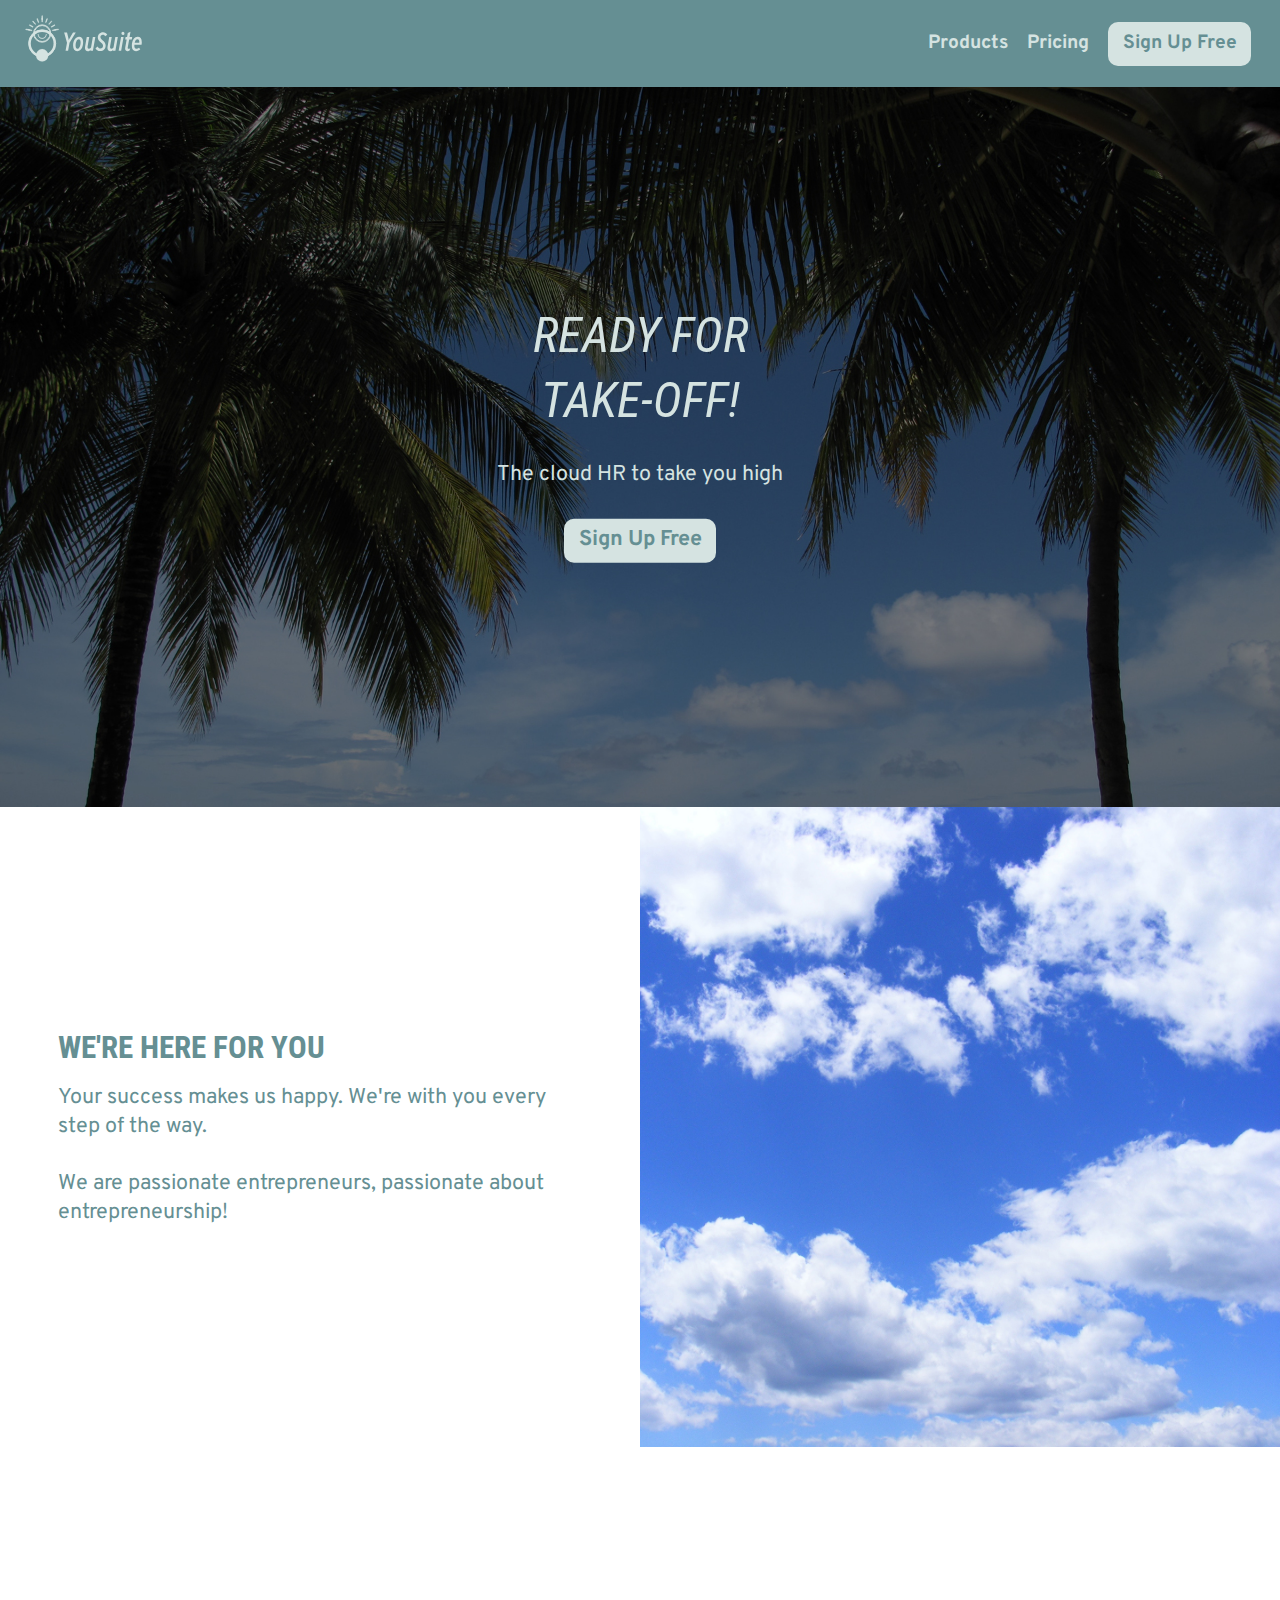
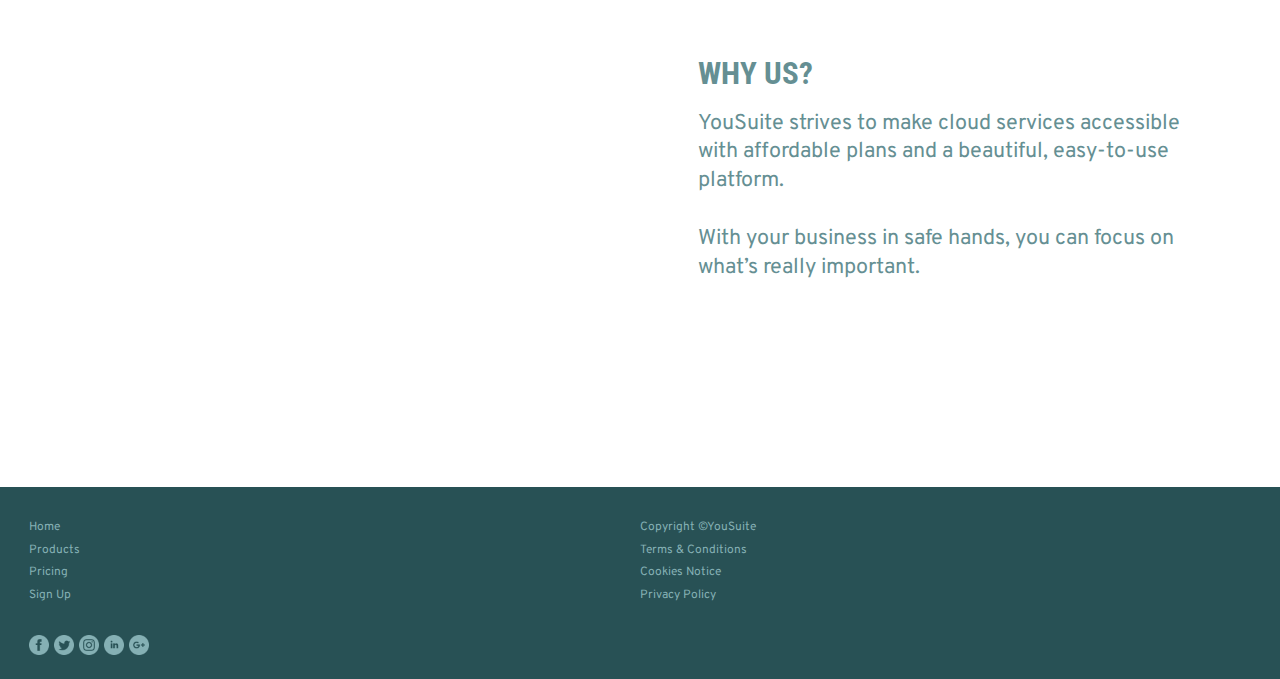
==== index.html @ e93a29d6 "Fix navigation item alignment" ====
<!DOCTYPE html>
<html lang="en-ca">
<head>
  <meta charset="utf-8">
  <title>You Suite</title>
  <meta name="viewport" content="width=device-width,initial-scale=1">
  <link href="css/modules.css" rel="stylesheet">
  <link href="css/grid.css" rel="stylesheet">
  <link href="css/type.css" rel="stylesheet">
  <link href="css/main.css" rel="stylesheet">
  <link href="https://fonts.googleapis.com/css?family=Overpass:300|Roboto+Condensed:300i" rel="stylesheet">
</head>

<body>
  <header class="grid grid-middle grid-stretch island-1-2">
    <div class="unit xs-1 s-1 m-1-3 l-1-3">
      <a class="" href="index.html">
        <img class="logo" src="images/logo-2.svg" alt="logo for yousuite">
      </a>
    </div>
    <nav class="unit xs-1 s-1 m-2-3 l-2-3 gutter-1-2">
      <input type="checkbox" class="nav-check" id="nav-check">
      <label class="nav-label " for="nav-check">
        <img src="images/icon-hamburger.png" alt="Open Navigation">
      </label>
      <ul class="list-group list-group-inline text-right push-0">
        <li class="pad-b-1-2 pad-t-1-2"><a class="kilo bold" href="tour.html">Products</a></li>
        <li class="pad-b-1-2 pad-t-1-2"><a class="kilo bold gutter-1-2" href="pricing.html">Pricing</a></li>
        <li class="pad-b-1-4 pad-t-1-4">
          <div class="btn">
            <a class="kilo bold" href="sign-up.html">Sign Up Free</a>
          </div>
        </li>
      </ul>
    </nav>
  </header>

  <main>
    <div class="banner relative">
      <div class="embed embed-16by9">
        <img class="img-flex embed-item chop" src="images/banner-img.jpg" alt="">
        <div class="content text-center absolute pin-c">
          <h1 class="italic text-center nina not-bold push pad-t">READY FOR<br> TAKE-OFF!</h1>
          <p class="mega pad-b-1-2 push-1-2">The cloud HR to take you high</p>
            <div class="push">
              <div class="btn push">
                <a class="mega bold" href="sign-up.html">Sign Up Free</a>
              </div>
            </div>
        </div>
      </div>
    </div>

    <div class="about grid grid-middle">
      <div class="unit xs-1 m-1-2 gutter-2 pad-t-2">
        <h2 class="push-1-2">WE'RE HERE FOR YOU</h2>
        <p class="push push-r-2 mega max-length">Your success makes us happy. We're with you every step of the way.</p>
        <p class="push-2 mega max-length">We are passionate entrepreneurs, passionate about entrepreneurship!</p>
      </div>
      <div class="unit xs-1 m-1-2">
        <div class="embed embed-1by1">
          <img class="img-flex embed-item" src="images/clouds-blue.jpg" alt="">
        </div>
      </div>
    </div>
    <div class="about grid grid-middle">
      <div class="unit xs-1 unit-m-hidden gutter-2 pad-t-2">
        <h2 class="push-1-2">WHY US?</h2>
        <p class="push mega max-length">YouSuite strives to make cloud services accessible with affordable plans and a beautiful, easy-to-use platform.</p>
        <p class="push-2 mega max-length">With your business in safe hands, you can focus on what’s really important.</p>
      </div>
      <div class="unit xs-1 m-1-2">
        <div class="embed embed-1by1">
          <img class="img-flex embed-item" src="images/handshake-smile.jpg" alt="">
        </div>
      </div>
      <div class="unit unit-xs-hidden m-1-2 gutter-2 pad-t-2">
        <h2 class="push-1-2">WHY US?</h2>
        <p class="push mega max-length">YouSuite strives to make cloud services accessible with affordable plans and a beautiful, easy-to-use platform.</p>
        <p class="push-2 mega max-length">With your business in safe hands, you can focus on what’s really important.</p>

</p>
      </div>
    </div>


  </main>
<!--Footer includes copyright information, terms, privacy policy, cookie notice, etc-->
  <footer>
    <div class="grid pad-t gutter grid-middle">
      <div class="unit xs-1-2">
        <ul class="list-group vertical-align push-0 text-left">
          <li><a class="pico" href="index.html">Home</a></li>
          <li><a class="pico" href="tour.html">Products</a></li>
          <li><a class="pico" href="pricing.html">Pricing</a></li>
          <li><a class="pico" href="sign-up.html">Sign Up</a></li>
      </div>
      <div class="unit xs-1-2">
        <ul class="list-group vertical-align push-0 text-left">
          <li><a class="pico" href="#">Copyright ©YouSuite</a></li>
          <li><a class="pico" href="#">Terms & Conditions</a></li>
          <li><a class="pico" href="#">Cookies Notice</a></li>
          <li><a class="pico" href="#">Privacy Policy</a></li>
        </ul>
      </div>
      <div class="unit 1">
        <ul class="list-group-inline pad-t push-1-2">
          <li><img src="images/icon-facebook.png" alt=""></li>
          <li><img src="images/icon-twitter.png" alt=""></li>
          <li><img src="images/icon-instagram.png" alt=""></li>
          <li><img src="images/icon-linkedin.png" alt=""></li>
          <li><img src="images/icon-googleplus.png" alt=""></li>
        </ul>
      </div>
    </div>
  </footer>
</body>
</html>
---- css/modules.css ----
/*
 * Modulifier || Code released under the UNLICENSE
 * Code under other copyrights & licenses listed below.
 * https://modulifier.web-dev.tools/#responsive;images;list-group;embed;media-object;icons;hidden;positioning;nice-lists;forms;buttons;accessibility;print
 */

@-moz-viewport { width: device-width; scale: 1; }
@-ms-viewport { width: device-width; scale: 1; }
@-o-viewport { width: device-width; scale: 1; }
@-webkit-viewport { width: device-width; scale: 1; }
@viewport { width: device-width; scale: 1; }

html {
  box-sizing: border-box;
  -moz-text-size-adjust: 100%;
  -ms-text-size-adjust: 100%;
  -webkit-text-size-adjust: 100%;
  text-size-adjust: 100%;
}

*, *::before, *::after {
  box-sizing: inherit;
}

body {
  margin: 0;
}

article,
aside,
details,
figcaption,
figure,
footer,
header,
main,
menu,
nav,
section,
summary {
  display: block;
}

audio,
canvas,
progress,
video {
  display: inline-block;
  vertical-align: baseline;
}

template {
  display: none;
}

details {
  cursor: pointer;
}

audio:not([controls]) {
  display: none;
  height: 0;
}

a,
area,
button,
input,
label,
select,
textarea,
[tabindex] {
  -ms-touch-action: manipulation;
  touch-action: manipulation;
}

img {
  border: 0;
}

.img-flex,
.img-flex img {
  display: block;
  width: 100%;
}

svg {
  fill: currentColor;
}

svg:not(:root) {
  overflow: hidden;
}

svg.img-flex {
  width: 100%;
  height: 100%;
}

.image-replacement, .ir {
  overflow: hidden;
  direction: ltr;
  text-align: left;
  text-indent: 100%;
  white-space: nowrap;
}

.list-group, .list-group-inline, .list-group--inline {
  padding-left: 0;
  list-style-type: none;
}

.list-group > dd {
  margin-left: 0;
}

.list-group-inline::before,
.list-group-inline::after,
.list-group--inline::before,
.list-group--inline::after {
  content: "";
  display: table;
}

.list-group-inline::after,
.list-group--inline::after {
  clear: both;
}

.list-group-inline > li,
.list-group--inline > li {
  display: inline-block;
}

.list-group-inline > dt,
.list-group--inline > dt {
  clear: left;
  float: left;
  width: 11em;
}

.list-group-inline > dd,
.list-group--inline > dd {
  float: left;
  min-width: 12em;
}

.embed {
  margin-left: 0;
  margin-right: 0;
  overflow: hidden;
  position: relative;
  width: 100%;
}

.embed-1by1, .embed--1by1 {
  padding-top: 100%; /* Square */
}

.embed-4by3, .embed--4by3 {
  padding-top: 75%; /* Traditional TV/computer screens */
}

.embed-iso216, .embed--iso216 {
  padding-top: 70.92%; /* A-standard paper sizes */
}

.embed-3by2, .embed--3by2 {
  padding-top: 66.6%; /* Classic 35 mm film & most digital photos, landscape */
}

.embed-2by3, .embed--2by3 {
  padding-top: 150%; /* Classic 35 mm film & most digital photos, portrait */
}

.embed-golden, .embed--golden {
  padding-top: 61.8%; /* The Golden Ratio */
}

.embed-16by9, .embed--16by9 {
  padding-top: 56.25%; /* HD TV */
}

.embed-185by100, .embed--185by100 {
  padding-top: 54.05%; /* Common widescreen cinema */
}

.embed-24by10, .embed--24by10 {
  padding-top: 41.667%; /* Widescreen cinema: 2.4:1 */
}

.embed-3by1, .embed--3by1 {
  padding-top: 33.3333%; /* Panorama photos */
}

.embed-4by1, .embed--4by1 {
  padding-top: 25%; /* Polyvision */
}

.embed-5by1, .embed--5by1 {
  padding-top: 20%; /* Really wide... */
}

.embed-item, .embed__item {
  min-height: 100%;
  left: 0;
  position: absolute;
  top: 0;
  width: 100%;
}

.media {
  overflow: hidden;
}

.media-img, .media__img {
  float: left;
}

.media-img-reversed, .media__img--reversed {
  float: right;
}

.media-img-stacked, .media__img--stacked {
  float: none;
}

.media-body, .media__body {
  overflow: hidden;
  min-width: 12em; /* Slightly less than 200px, responsiveness built in */
}

.icon {
  display: inline-block;
  position: relative;
  background: transparent none no-repeat center center;
  background-size: contain;
  vertical-align: middle;
}

.i-16, .i--16 {
  height: 16px;
  width: 16px;
}

.i-18, .i--18 {
  height: 18px;
  width: 18px;
}

.i-20, .i--20 {
  height: 20px;
  width: 20px;
}

.i-24, .i--24 {
  height: 24px;
  width: 24px;
}

.i-32, .i--32 {
  height: 32px;
  width: 32px;
}

.i-48, .i--48 {
  height: 48px;
  width: 48px;
}

.i-64, .i--64 {
  height: 64px;
  width: 64px;
}

.i-96, .i--96 {
  height: 96px;
  width: 96px;
}

.i-128, .i--128 {
  height: 128px;
  width: 128px;
}

.i-192, .i--192 {
  height: 192px;
  width: 192px;
}

.i-256, .i--256 {
  height: 256px;
  width: 256px;
}

.icon img,
.icon svg {
  left: 0;
  height: 100%;
  position: absolute;
  top: 0;
  width: 100%;
  fill: currentColor;
}

.icon-label {
  vertical-align: middle;
}

.icon-link,
.icon-link:focus,
.icon-link:hover {
  text-decoration: none;
}

[hidden], .hidden {
  /* stylelint-disable declaration-no-important */
  display: none !important;
  visibility: hidden !important;
  /* stylelint-enable */
}

.visually-hidden {
  height: 1px;
  margin: -1px;
  overflow: hidden;
  padding: 0;
  position: absolute;
  width: 1px;
  border: 0;
  clip: rect(0 0 0 0);
  clip-path: inset(50%);
}

.visually-hidden.focusable:active, .visually-hidden.focusable:focus {
  height: auto;
  margin: 0;
  overflow: visible;
  position: static;
  width: auto;
  clip: auto;
  clip-path: none;
}

.invisible {
  visibility: hidden;
}

.chop,
.crop {
  overflow: hidden;
}

.truncate {
  max-width: 100%;
  overflow: hidden;
  width: 100%;
  text-overflow: ellipsis;
  white-space: nowrap;
}

.scrollable {
  max-width: 100%;
  overflow-x: auto;
  overflow-y: hidden;
  -webkit-overflow-scrolling: touch;
}

.flex-row {
  display: -webkit-flex;
  display: -ms-flexbox;
  display: flex;
}

.flex-justify {
  -webkit-justify-content: space-between;
  -ms-flex-pack: space-between;
  justify-content: space-between;
}

.flex-align-center {
  -webkit-align-items: center;
  -ms-flex-align: center;
  align-items: center;
}

.center-text,
.center-flow {
  text-align: center;
}

.center-block {
  margin-left: auto;
  margin-right: auto;
}

.no-auto-margins,
.not-centered {
  /* stylelint-disable declaration-no-important */
  margin-left: 0 !important;
  margin-right: 0 !important;
  /* stylelint-enable */
}

.center-content,
.center-content-vertical,
.center-contents,
.center-contents-vertical {
  display: -webkit-flex;
  display: -ms-flexbox;
  display: flex;
  -webkit-justify-content: center;
  -ms-flex-pack: center;
  justify-content: center;
  -webkit-align-items: center;
  -ms-flex-align: center;
  align-items: center;
  -webkit-align-content: center;
  -ms-flex-line-pack: center;
  align-content: center;
  -webkit-flex-direction: column wrap;
  -ms-flex-direction: column wrap;
  flex-flow: column wrap;
}

.center-content-start,
.center-content-vertical-start,
.center-contents-start,
.center-contents-vertical-start {
  display: -webkit-flex;
  display: -ms-flexbox;
  display: flex;
  -webkit-justify-content: center;
  -ms-flex-pack: center;
  justify-content: center;
  -webkit-flex-direction: column wrap;
  -ms-flex-direction: column wrap;
  flex-flow: column wrap;
}

.center-content-horizontal,
.center-contents-horizontal {
  display: -webkit-flex;
  display: -ms-flexbox;
  display: flex;
  -webkit-justify-content: center;
  -ms-flex-pack: center;
  justify-content: center;
  -webkit-align-items: center;
  -ms-flex-align: center;
  align-items: center;
  -webkit-align-content: center;
  -ms-flex-line-pack: center;
  align-content: center;
  -webkit-flex-direction: row wrap;
  -ms-flex-direction: row wrap;
  flex-flow: row wrap;
}

.clearfix::after {
  content: " ";
  display: block;
  clear: both;
}

.left {
  float: left;
}

.right {
  float: right;
}

.inline {
  display: inline;
}

.block {
  display: block;
}

.inline-block, .ib {
  display: inline-block;
}

.valign-top {
  vertical-align: top;
}

.valign-bottom {
  vertical-align: bottom;
}

.valign-middle {
  vertical-align: middle;
}

.fixed {
  position: fixed;
}

.relative {
  position: relative;
}

[class*="pin-"],
.absolute {
  position: absolute;
}

.static {
  position: static;
}

.zindex-1 {
  z-index: 1;
}

.zindex-2 {
  z-index: 2;
}

.zindex-3 {
  z-index: 3;
}

.zindex-1000 {
  z-index: 1000;
}

.pin-top-left,
.pin-left-top,
.pin-tl,
.pin-lt {
  top: 0;
  left: 0;
}

.pin-top-right,
.pin-right-top,
.pin-tr,
.pin-rt {
  top: 0;
  right: 0;
}

.pin-bottom-left,
.pin-left-bottom,
.pin-bl,
.pin-lb {
  bottom: 0;
  left: 0;
}

.pin-bottom-right,
.pin-right-bottom,
.pin-br,
.pin-rb {
  bottom: 0;
  right: 0;
}

.pin-top-center,
.pin-center-top,
.pin-tc,
.pin-ct {
  left: 50%;
  top: 0;
  transform: translateX(-50%);
}

.pin-bottom-center,
.pin-center-bottom,
.pin-bc,
.pin-cb {
  bottom: 0;
  left: 50%;
  transform: translateX(-50%);
}

.pin-center-left,
.pin-left-center,
.pin-cl,
.pin-lc {
  left: 0;
  top: 50%;
  transform: translateY(-50%);
}

.pin-center-right,
.pin-right-center,
.pin-cr,
.pin-rc {
  right: 0;
  top: 50%;
  transform: translateY(-50%);
}

.pin-center, .pin-c {
  left: 50%;
  top: 50%;
  transform: translate(-50%, -50%);
}

.width-quarter, .w-1-4 {
  width: 25%;
}

.width-half, .w-1-2 {
  width: 50%;
}

.width-full, .w-1 {
  width: 100%;
}

.height-quarter, .h-1-4 {
  height: 25%;
}

.height-half, .h-1-2 {
  height: 50%;
}

.height-full, .h-1 {
  height: 100%;
}

.height-win-quarter, .h-w-1-4 {
  height: 25vh;
  max-height: 46em;
}

.height-win-half, .h-w-1-2 {
  height: 50vh;
  max-height: 46em;
}

.height-win-full, .h-w-1 {
  height: 100vh;
  max-height: 46em;
}

ul {
  list-style-type: none;
}

ul > li::before {
  content: "·";
  float: left;
  margin-left: -1.6em;
  width: 1.3em;
  text-align: right;
}

ol {
  counter-reset: ol-simple-numbers;
  list-style-type: none;
}

ol > li::before {
  float: left;
  margin-left: -1.6em;
  width: 1.3em;
  counter-increment: ol-simple-numbers;
  content: counter(ol-simple-numbers);
  text-align: right;
}

.list-group > li::before,
.list-group-inline > li::before,
.list-group--inline > li::before {
  content: none;
}

/* stylelint-disable no-descending-specificity */

/*
 * (c) Nicolas Gallagher and Jonathan Neal of Normalize.css || MIT License
 *     https://necolas.github.io/normalize.css/
 */

button,
input,
optgroup,
select,
textarea {
  color: inherit;
  font: inherit;
  margin: 0;
}

button,
input {
  overflow: visible;
}

button,
select {
  text-transform: none;
}

button,
html [type="button"],
[type="reset"],
[type="submit"] {
  -webkit-appearance: button;
  cursor: pointer;
}

button[disabled],
html input[disabled] {
  cursor: default;
}

button::-moz-focus-inner,
input::-moz-focus-inner {
  border: 0;
  padding: 0;
}

[type="checkbox"],
[type="radio"] {
  opacity: 0;
  position: absolute;
  height: 1px;
  width: 1px;
}

[type="number"]::-webkit-inner-spin-button,
[type="number"]::-webkit-outer-spin-button {
  height: auto;
}

[type="search"]::-webkit-search-cancel-button,
[type="search"]::-webkit-search-decoration {
  -webkit-appearance: none;
}

fieldset {
  padding-left: 0;
  padding-right: 0;

  border: 0;
  border-top: 2px solid #666;
}

legend {
  color: inherit;
  display: table;
  max-width: 100%;
  padding: 0 .3em 0 0;
  white-space: normal;

  border: 0;

  font-weight: bold;
}

optgroup {
  font-weight: bold;
}

::-webkit-input-placeholder {
  color: inherit;
  opacity: .54;
}

::-webkit-file-upload-button {
  -webkit-appearance: button;
  font: inherit;
}

/* End Normalize.css code */

label,
.label-block {
  display: block;
  cursor: pointer;
}

[type="checkbox"] + label,
[type="radio"] + label,
.label-inline {
  display: inline-block;
}

input:not([type]),
[type="text"],
[type="number"],
[type="search"],
[type="url"],
[type="email"],
[type="password"],
[type="tel"],
[type="datetime-local"],
[type="month"],
[type="week"],
[type="date"],
[type="time"],
[type="range"],
select,
textarea {
  -moz-appearance: none;
  -webkit-appearance: none;
  appearance: none;
}

input,
textarea {
  display: block;
  width: 100%;

  background-color: #fff;
  border: 2px solid #666;
  border-radius: 0;
}

label {
  vertical-align: middle;
}

textarea {
  max-width: 100%;
  min-height: 4em;
  overflow: auto;
}

[type="color"] {
  display: inline-block;
  width: 2em;
}

select {
  display: block;
  width: 100%;

  background-image: url("data:image/svg+xml,%3Csvg xmlns='http://www.w3.org/2000/svg' width='256' height='256' viewBox='0 0 256 256'%3E%3Cpath fill='none' stroke='%23000' stroke-miterlimit='10' stroke-width='70' d='M36.3 82.1l91.9 91.8 91.5-91.8'/%3E%3C/svg%3E");
  background-repeat: no-repeat;
  background-position: calc(100% - .4em) center;
  background-size: 18px auto;
  background-color: #fff;
  border: 2px solid #666;
  border-radius: 0;
}

[type="checkbox"] + label::before {
  content: " ";
  display: inline-block;
  height: 1.8em;
  margin-right: .3em;
  position: relative;
  vertical-align: middle;
  top: -.1em;
  width: 1.8em;

  background-color: #fff;
  background-size: cover;
  border: 2px solid #666;

  line-height: inherit;
}

[type="checkbox"]:checked + label::before {
  background-image: url("data:image/svg+xml,%3Csvg xmlns='http://www.w3.org/2000/svg' width='256' height='256' viewBox='0 0 256 256'%3E%3Cpath fill='none' stroke='%23000' stroke-miterlimit='10' stroke-width='50' d='M49.9 130.1l50.8 50.7L206.1 75.2'/%3E%3C/svg%3E");
}

[type="checkbox"]:focus + label::before {
  outline: 3px solid #000;
  z-index: 1000;
}

[type="radio"] + label::before {
  content: " ";
  display: inline-block;
  height: 1.8em;
  margin-right: .3em;
  position: relative;
  vertical-align: middle;
  top: -.1em;
  width: 1.8em;

  background-color: #fff;
  background-size: cover;
  border: 2px solid #666;
  border-radius: 50%;

  line-height: inherit;
}

[type="radio"]:checked + label::before {
  background-image: url("data:image/svg+xml,%3Csvg xmlns='http://www.w3.org/2000/svg' width='256' height='256' viewBox='0 0 256 256'%3E%3Ccircle cx='128' cy='128' r='70.4'/%3E%3C/svg%3E");
}

[type="radio"]:focus + label::before,
[type="radio"] + label:focus::before {
  box-shadow: 0 0 0 3px #000;
  z-index: 1000;
}

[type="range"] {
  border: 0;
  background-color: #fff;
}

[type="range"]::-webkit-slider-runnable-track {
  height: 6px;

  -webkit-appearance: none;
  appearance: none;
  background-color: #ccc;
  border: 0;
  border-radius: 3px;
}

[type="range"]:active::-webkit-slider-runnable-track {
  background-color: #ccc;
}

[type="range"]::-moz-range-track {
  height: 6px;

  -moz-appearance: none;
  appearance: none;
  background-color: #ccc;
  border: 0;
  border-radius: 3px;
}

[type="range"]:active::-moz-range-track {
  background-color: #ccc;
}

[type="range"]::-ms-track {
  height: 6px;

  -ms-appearance: none;
  appearance: none;
  background-color: #ccc;
  border: 0;
  border-radius: 3px;
}

[type="range"]:active::-ms-track {
  background-color: #ccc;
}

[type="range"]::-webkit-slider-thumb {
  margin-top: -4px;
  height: 16px;
  width: 16px;

  -webkit-appearance: none;
  appearance: none;
  background-color: #000;
  border: none;
  border-radius: 50%;
}

[type="range"]:hover::-webkit-slider-thumb {
  background-color: #000;
}

[type="range"]:active::-webkit-slider-thumb {
  background-color: #000;
}

[type="range"]::-moz-range-thumb {
  margin-top: -4px;
  height: 16px;
  width: 16px;

  -webkit-appearance: none;
  appearance: none;
  background-color: #000;
  border: none;
  border-radius: 50%;
}

[type="range"]:hover::-moz-range-thumb {
  background-color: #000;
}

[type="range"]:active::-moz-range-thumb {
  background-color: #000;
}

[type="range"]::-ms-thumb {
  margin-top: -4px;
  height: 16px;
  width: 16px;

  -webkit-appearance: none;
  appearance: none;
  background-color: #000;
  border: none;
  border-radius: 50%;
}

[type="range"]:hover::-ms-thumb {
  background-color: #000;
}

[type="range"]:active::-ms-thumb {
  background-color: #000;
}

[type="checkbox"].hide-custom-input + label::before,
[type="checkbox"] + .hide-custom-input::before,
[type="radio"].hide-custom-input + label::before,
[type="radio"] + .hide-custom-input::before {
  content: none;
  display: none;
}

/* stylelint-enable */

.link-box {
  display: block;
  text-decoration: none;
}

/* stylelint-disable no-descending-specificity */

button,
.btn {
  cursor: pointer;
  display: inline-block;
  margin: 0;
  overflow: visible;
  padding: .375em .75em .42em;
  -webkit-appearance: none;
  -moz-appearance: none;
  appearance: none;
  background-color: #333;
  border-radius: 4px;
  border: 3px solid #333;
  color: #fff;
  font: inherit;
  text-decoration: none;
  text-transform: none;
}

button::-moz-focus-inner {
  border: 0;
  padding: 0;
}

/* stylelint-enable */

button:focus,
button:hover,
.btn:focus,
.btn:hover {
  background-color: #000;
  border-color: #000;
  color: #fff;
}

button[disabled] {
  cursor: default;
}

.btn-light, .btn--light {
  background-color: #e2e2e2;
  border-color: #e2e2e2;
  color: #000;
}

.btn-light:focus,
.btn-light:hover,
.btn--light:focus,
.btn--light:hover {
  background-color: #666;
  border-color: #666;
  color: #fff;
}

.btn-ghost,
.btn--ghost {
  background-color: transparent;
  border-color: #333;
  color: #000;
}

.btn-ghost:focus,
.btn-ghost:hover,
.btn--ghost:focus,
.btn--ghost:hover {
  background-color: #e2e2e2;
  border-color: #000;
  color: #000;
}

.btn-link {
  display: inline;
  padding: 0;
  background-color: transparent;
  border-radius: 0;
  border: 0;
  color: inherit;
}

.btn-link:focus,
.btn-link:hover {
  background-color: transparent;
  color: inherit;
}

a:hover, a:active {
  outline: none;
}

a:focus,
[tabindex="0"]:focus,
details:focus,
summary:focus,
input:focus,
textarea:focus,
button:focus,
select:focus {
  outline: 3px solid #000;
  outline-offset: 0;
}

a:focus, [tabindex="0"]:focus {
  outline-offset: 3px;
}

.skip-links {
  margin: 0;
  padding: 0;
  list-style-type: none;
}

.skip-links > li::before {
  content: none; /* Remove the bullets if nice lists is selected */
}

.skip-links a,
.skip-links button {
  padding: .5em .75em;
  position: absolute;
  top: -10em;
  z-index: 10000; /* To make sure they're always on top */
  background-color: #000;
  border: 0;
  color: #fff;
  font-size: 1.125rem;
  font-weight: bold;
  text-decoration: none;
}

.skip-links a:focus,
.skip-links button:focus {
  outline-offset: 3px;
  top: 0;
}

[aria-busy="true"] {
  cursor: progress;
}

[aria-controls] {
  cursor: pointer;
}

[aria-disabled] {
  cursor: default;
}

.print-only {
  display: none;
  visibility: hidden;
}

.page-break-before {
  page-break-before: always;
}

.page-break-after {
  page-break-after: always;
}

.no-page-break-inside {
  page-break-inside: avoid;
}

@media print {

  /* stylelint-disable declaration-no-important */

  .no-print {
    display: none !important;
    visibility: hidden !important;
  }

  .print-only,
  .force-print {
    display: block !important;
    visibility: visible !important;
  }

  /* stylelint-enable */

  .visually-hidden.force-print {
    height: auto;
    margin: 0;
    overflow: visible;
    padding: 0;
    position: static;
    width: auto;
    border: 0;
    clip: initial;
    clip-path: none;
  }

  /*
   * (c) Fabien Sa || MIT License
   *     http://bafs.github.io/Gutenberg/
   */

  table,
  blockquote,
  pre,
  code,
  figure,
  li,
  hr,
  ul,
  ol,
  a,
  tr {
    page-break-inside: avoid;
  }

  h1, h2, h3, h4, h5, h6, p, a {
    orphans: 3;
    widows: 3;
  }

  h1,
  h2,
  h3,
  h4,
  h5,
  h6 {
    page-break-after: avoid;
    page-break-inside: avoid;
  }

  h1 + p,
  h2 + p,
  h3 + p,
  h4 + p,
  h5 + p,
  h6 + p {
    page-break-before: avoid;
  }

  img {
    page-break-after: auto;
    page-break-before: auto;
    page-break-inside: avoid;
  }

  /* stylelint-disable declaration-no-important */

  pre {
    white-space: pre-wrap !important;
    word-wrap: break-word;
  }

  /* stylelint-enable */

  /* End Gutenberg code */

  /*
   * (c) HTML5 Boilerplate || MIT License
   *     https://html5boilerplate.com/
   */

  /* stylelint-disable declaration-no-important */

  *, *::before, *::after, *::first-letter, *::first-line {
    background: none transparent !important;
    color: #000 !important;
    box-shadow: none !important;
    text-shadow: none !important;
  }

  /* stylelint-enable */

  a, a:visited {
    text-decoration: underline;
  }

  a[href]::after {
    content: " (" attr(href) ")";
  }

  abbr[title]::after {
    content: " (" attr(title) ")";
  }

  a[href^="#"]::after,
  a[href^="javascript:"]::after,
  a.no-print-href::after,
  a.href-no-print::after {
    content: "";
  }

  thead {
    display: table-header-group;
  }

  /* End HTML5 Boilerplate code */

}
---- css/grid.css ----
/*
  Gridifier || Code released under the UNLICENSE
  https://gridifier.web-dev.tools/#xs,4,0,0,0;s,4,25,0,0;m,4,38,1,1;l,4,60,1,1
*/

.grid {
  margin: 0;
  padding: 0;
  letter-spacing: -.31em;
  text-rendering: optimizeSpeed;
  display: -webkit-flex;
  display: -ms-flexbox;
  display: flex;
  -webkit-flex-flow: row wrap;
  -ms-flex-flow: row wrap;
  flex-flow: row wrap;
}

.grid-bottom {
  -webkit-align-items: flex-end;
  -ms-align-items: flex-end;
  align-items: flex-end;
}

.grid-middle {
  -webkit-align-items: center;
  -ms-align-items: center;
  align-items: center;
}

.grid-stretch {
  -webkit-align-items: stretch;
  -ms-align-items: stretch;
  align-items: stretch;
}

.opera-only :-o-prefocus,
.grid {
  word-spacing: -.43em;
}

.unit {
  letter-spacing: normal;
  text-rendering: auto;
  vertical-align: top;
  word-spacing: normal;
  display: inline-block;
  visibility: visible;
}

.grid-bottom .unit {
  vertical-align: bottom;
}

.grid-middle .unit {
  vertical-align: middle;
}

[class*="unit-push-"],
[class*="unit-pull-"] {
  position: relative;
}

.unit-content-distribute {
  display: -ms-flexbox;
  display: -webkit-flex;
  display: flex;
  -ms-flex-direction: column;
  -webkit-flex-direction: column;
  flex-direction: column;
  -ms-flex-pack: justify;
  -webkit-justify-content: space-between;
  justify-content: space-between;
}

.unit-content-center,
.unit-content-center-vertical {
  display: -webkit-flex;
  display: -ms-flexbox;
  display: flex;
  -webkit-justify-content: center;
  -ms-flex-pack: center;
  justify-content: center;
  -webkit-align-items: center;
  -ms-flex-align: center;
  align-items: center;
  -webkit-align-content: center;
  -ms-flex-line-pack: center;
  align-content: center;
  -webkit-flex-direction: column wrap;
  -ms-flex-direction: column wrap;
  flex-flow: column wrap;
}

.unit-content-center-horizontal {
  display: -webkit-flex;
  display: -ms-flexbox;
  display: flex;
  -webkit-justify-content: center;
  -ms-flex-pack: center;
  justify-content: center;
  -webkit-align-items: center;
  -ms-flex-align: center;
  align-items: center;
  -webkit-align-content: center;
  -ms-flex-line-pack: center;
  align-content: center;
  -webkit-flex-direction: row wrap;
  -ms-flex-direction: row wrap;
  flex-flow: row wrap;
}

.content-fill,
.content-stretch {
  -ms-flex-grow: 2;
  -webkit-flex-grow: 2;
  flex-grow: 2;
  max-width: 100%; /* @bugfix: IE 10, 11 */
}

.content-shrink {
  -ms-align-self: center;
  -webkit-align-self: center;
  align-self: center;
}

.unit-xs-hidden,
.xs-0 {
  display: none;
  visibility: hidden;
}

.unit-xs-centered {
  margin: 0 auto;
}

.unit-xs-1,
.xs-1 {
  display: block;
  visibility: visible;
  width: 100%;
}

.unit-xs-1-2,
.xs-1-2 {
  width: 50%;
}

.unit-xs-1-3,
.xs-1-3 {
  width: 33.3333%;
}

.unit-xs-2-3,
.xs-2-3 {
  width: 66.6667%;
}

.unit-xs-1-4,
.xs-1-4 {
  width: 25%;
}

.unit-xs-3-4,
.xs-3-4 {
  width: 75%;
}

.unit-xs-1-2,
.xs-1-2,
.unit-xs-1-3,
.xs-1-3,
.unit-xs-2-3,
.xs-2-3,
.unit-xs-1-4,
.xs-1-4,
.unit-xs-3-4,
.xs-3-4 {
  display: inline-block;
  visibility: visible;
}

.unit-xs-1-2[class*="-content-"],
.xs-1-2[class*="-content-"],
.unit-xs-1-3[class*="-content-"],
.xs-1-3[class*="-content-"],
.unit-xs-2-3[class*="-content-"],
.xs-2-3[class*="-content-"],
.unit-xs-1-4[class*="-content-"],
.xs-1-4[class*="-content-"],
.unit-xs-3-4[class*="-content-"],
.xs-3-4[class*="-content-"] {
  display: -webkit-flex;
  display: -ms-flexbox;
  display: flex;
}

.unit-xs-content-distribute,
.xs-content-distribute {
  display: -ms-flexbox;
  display: -webkit-flex;
  display: flex;
  -ms-flex-direction: column;
  -webkit-flex-direction: column;
  flex-direction: column;
  -ms-flex-pack: justify;
  -webkit-justify-content: space-between;
  justify-content: space-between;
}

.unit-xs-content-center,
.unit-xs-content-center-vertical {
  display: -webkit-flex;
  display: -ms-flexbox;
  display: flex;
  -webkit-justify-content: center;
  -ms-flex-pack: center;
  justify-content: center;
  -webkit-align-items: center;
  -ms-flex-align: center;
  align-items: center;
  -webkit-align-content: center;
  -ms-flex-line-pack: center;
  align-content: center;
  -webkit-flex-direction: column wrap;
  -ms-flex-direction: column wrap;
  flex-flow: column wrap;
}

.unit-xs-content-center-horizontal {
  display: -webkit-flex;
  display: -ms-flexbox;
  display: flex;
  -webkit-justify-content: center;
  -ms-flex-pack: center;
  justify-content: center;
  -webkit-align-items: center;
  -ms-flex-align: center;
  align-items: center;
  -webkit-align-content: center;
  -ms-flex-line-pack: center;
  align-content: center;
  -webkit-flex-direction: row wrap;
  -ms-flex-direction: row wrap;
  flex-flow: row wrap;
}

.xs-content-fill,
.xs-content-stretch {
  -ms-flex-grow: 2;
  -webkit-flex-grow: 2;
  flex-grow: 2;
  max-width: 100%; /* @bugfix: IE 10, 11 */
}

.xs-content-shrink {
  -ms-align-self: center;
  -webkit-align-self: center;
  align-self: center;
}

@media only screen and (min-width: 25em) {

  .unit-s-hidden,
  .s-0 {
    display: none;
    visibility: hidden;
  }

  .unit-s-centered {
    margin: 0 auto;
  }

  .unit-s-1,
  .s-1 {
    display: block;
    visibility: visible;
    width: 100%;
  }

  .unit-s-1-2,
  .s-1-2 {
    width: 50%;
  }

  .unit-s-1-3,
  .s-1-3 {
    width: 33.3333%;
  }

  .unit-s-2-3,
  .s-2-3 {
    width: 66.6667%;
  }

  .unit-s-1-4,
  .s-1-4 {
    width: 25%;
  }

  .unit-s-3-4,
  .s-3-4 {
    width: 75%;
  }

  .unit-s-1-2,
  .s-1-2,
  .unit-s-1-3,
  .s-1-3,
  .unit-s-2-3,
  .s-2-3,
  .unit-s-1-4,
  .s-1-4,
  .unit-s-3-4,
  .s-3-4 {
    display: inline-block;
    visibility: visible;
  }

  .unit-s-1-2[class*="-content-"],
  .s-1-2[class*="-content-"],
  .unit-s-1-3[class*="-content-"],
  .s-1-3[class*="-content-"],
  .unit-s-2-3[class*="-content-"],
  .s-2-3[class*="-content-"],
  .unit-s-1-4[class*="-content-"],
  .s-1-4[class*="-content-"],
  .unit-s-3-4[class*="-content-"],
  .s-3-4[class*="-content-"] {
    display: -webkit-flex;
    display: -ms-flexbox;
    display: flex;
  }

  .unit-s-content-distribute,
  .s-content-distribute {
    display: -ms-flexbox;
    display: -webkit-flex;
    display: flex;
    -ms-flex-direction: column;
    -webkit-flex-direction: column;
    flex-direction: column;
    -ms-flex-pack: justify;
    -webkit-justify-content: space-between;
    justify-content: space-between;
  }

  .unit-s-content-center,
  .unit-s-content-center-vertical {
    display: -webkit-flex;
    display: -ms-flexbox;
    display: flex;
    -webkit-justify-content: center;
    -ms-flex-pack: center;
    justify-content: center;
    -webkit-align-items: center;
    -ms-flex-align: center;
    align-items: center;
    -webkit-align-content: center;
    -ms-flex-line-pack: center;
    align-content: center;
    -webkit-flex-direction: column wrap;
    -ms-flex-direction: column wrap;
    flex-flow: column wrap;
  }

  .unit-s-content-center-horizontal {
    display: -webkit-flex;
    display: -ms-flexbox;
    display: flex;
    -webkit-justify-content: center;
    -ms-flex-pack: center;
    justify-content: center;
    -webkit-align-items: center;
    -ms-flex-align: center;
    align-items: center;
    -webkit-align-content: center;
    -ms-flex-line-pack: center;
    align-content: center;
    -webkit-flex-direction: row wrap;
    -ms-flex-direction: row wrap;
    flex-flow: row wrap;
  }

  .s-content-fill,
  .s-content-stretch {
    -ms-flex-grow: 2;
    -webkit-flex-grow: 2;
    flex-grow: 2;
    max-width: 100%; /* @bugfix: IE 10, 11 */
  }

  .s-content-shrink {
    -ms-align-self: center;
    -webkit-align-self: center;
    align-self: center;
  }

}

@media only screen and (min-width: 38em) {

  .unit-m-hidden,
  .m-0 {
    display: none;
    visibility: hidden;
  }

  .unit-m-centered {
    margin: 0 auto;
  }

  .unit-m-1,
  .m-1 {
    display: block;
    visibility: visible;
    width: 100%;
  }

  .unit-offset-m-0 {
    margin-left: 0;
  }

  .unit-push-m-0,
  .unit-pull-m-0 {
    left: 0;
  }

  .unit-m-1-2,
  .m-1-2 {
    width: 50%;
  }

  .unit-offset-m-1-2 {
    margin-left: 50%;
  }

  .unit-push-m-1-2 {
    left: 50%;
  }

  .unit-pull-m-1-2 {
    left: -50%;
  }

  .unit-m-1-3,
  .m-1-3 {
    width: 33.3333%;
  }

  .unit-offset-m-1-3 {
    margin-left: 33.3333%;
  }

  .unit-push-m-1-3 {
    left: 33.3333%;
  }

  .unit-pull-m-1-3 {
    left: -33.3333%;
  }

  .unit-m-2-3,
  .m-2-3 {
    width: 66.6667%;
  }

  .unit-offset-m-2-3 {
    margin-left: 66.6667%;
  }

  .unit-push-m-2-3 {
    left: 66.6667%;
  }

  .unit-pull-m-2-3 {
    left: -66.6667%;
  }

  .unit-m-1-4,
  .m-1-4 {
    width: 25%;
  }

  .unit-offset-m-1-4 {
    margin-left: 25%;
  }

  .unit-push-m-1-4 {
    left: 25%;
  }

  .unit-pull-m-1-4 {
    left: -25%;
  }

  .unit-m-3-4,
  .m-3-4 {
    width: 75%;
  }

  .unit-offset-m-3-4 {
    margin-left: 75%;
  }

  .unit-push-m-3-4 {
    left: 75%;
  }

  .unit-pull-m-3-4 {
    left: -75%;
  }

  .unit-m-1-2,
  .m-1-2,
  .unit-m-1-3,
  .m-1-3,
  .unit-m-2-3,
  .m-2-3,
  .unit-m-1-4,
  .m-1-4,
  .unit-m-3-4,
  .m-3-4 {
    display: inline-block;
    visibility: visible;
  }

  .unit-m-1-2[class*="-content-"],
  .m-1-2[class*="-content-"],
  .unit-m-1-3[class*="-content-"],
  .m-1-3[class*="-content-"],
  .unit-m-2-3[class*="-content-"],
  .m-2-3[class*="-content-"],
  .unit-m-1-4[class*="-content-"],
  .m-1-4[class*="-content-"],
  .unit-m-3-4[class*="-content-"],
  .m-3-4[class*="-content-"] {
    display: -webkit-flex;
    display: -ms-flexbox;
    display: flex;
  }

  .unit-m-content-distribute,
  .m-content-distribute {
    display: -ms-flexbox;
    display: -webkit-flex;
    display: flex;
    -ms-flex-direction: column;
    -webkit-flex-direction: column;
    flex-direction: column;
    -ms-flex-pack: justify;
    -webkit-justify-content: space-between;
    justify-content: space-between;
  }

  .unit-m-content-center,
  .unit-m-content-center-vertical {
    display: -webkit-flex;
    display: -ms-flexbox;
    display: flex;
    -webkit-justify-content: center;
    -ms-flex-pack: center;
    justify-content: center;
    -webkit-align-items: center;
    -ms-flex-align: center;
    align-items: center;
    -webkit-align-content: center;
    -ms-flex-line-pack: center;
    align-content: center;
    -webkit-flex-direction: column wrap;
    -ms-flex-direction: column wrap;
    flex-flow: column wrap;
  }

  .unit-m-content-center-horizontal {
    display: -webkit-flex;
    display: -ms-flexbox;
    display: flex;
    -webkit-justify-content: center;
    -ms-flex-pack: center;
    justify-content: center;
    -webkit-align-items: center;
    -ms-flex-align: center;
    align-items: center;
    -webkit-align-content: center;
    -ms-flex-line-pack: center;
    align-content: center;
    -webkit-flex-direction: row wrap;
    -ms-flex-direction: row wrap;
    flex-flow: row wrap;
  }

  .m-content-fill,
  .m-content-stretch {
    -ms-flex-grow: 2;
    -webkit-flex-grow: 2;
    flex-grow: 2;
    max-width: 100%; /* @bugfix: IE 10, 11 */
  }

  .m-content-shrink {
    -ms-align-self: center;
    -webkit-align-self: center;
    align-self: center;
  }

}

@media only screen and (min-width: 60em) {

  .unit-l-hidden,
  .l-0 {
    display: none;
    visibility: hidden;
  }

  .unit-l-centered {
    margin: 0 auto;
  }

  .unit-l-1,
  .l-1 {
    display: block;
    visibility: visible;
    width: 100%;
  }

  .unit-offset-l-0 {
    margin-left: 0;
  }

  .unit-push-l-0,
  .unit-pull-l-0 {
    left: 0;
  }

  .unit-l-1-2,
  .l-1-2 {
    width: 50%;
  }

  .unit-offset-l-1-2 {
    margin-left: 50%;
  }

  .unit-push-l-1-2 {
    left: 50%;
  }

  .unit-pull-l-1-2 {
    left: -50%;
  }

  .unit-l-1-3,
  .l-1-3 {
    width: 33.3333%;
  }

  .unit-offset-l-1-3 {
    margin-left: 33.3333%;
  }

  .unit-push-l-1-3 {
    left: 33.3333%;
  }

  .unit-pull-l-1-3 {
    left: -33.3333%;
  }

  .unit-l-2-3,
  .l-2-3 {
    width: 66.6667%;
  }

  .unit-offset-l-2-3 {
    margin-left: 66.6667%;
  }

  .unit-push-l-2-3 {
    left: 66.6667%;
  }

  .unit-pull-l-2-3 {
    left: -66.6667%;
  }

  .unit-l-1-4,
  .l-1-4 {
    width: 25%;
  }

  .unit-offset-l-1-4 {
    margin-left: 25%;
  }

  .unit-push-l-1-4 {
    left: 25%;
  }

  .unit-pull-l-1-4 {
    left: -25%;
  }

  .unit-l-3-4,
  .l-3-4 {
    width: 75%;
  }

  .unit-offset-l-3-4 {
    margin-left: 75%;
  }

  .unit-push-l-3-4 {
    left: 75%;
  }

  .unit-pull-l-3-4 {
    left: -75%;
  }

  .unit-l-1-2,
  .l-1-2,
  .unit-l-1-3,
  .l-1-3,
  .unit-l-2-3,
  .l-2-3,
  .unit-l-1-4,
  .l-1-4,
  .unit-l-3-4,
  .l-3-4 {
    display: inline-block;
    visibility: visible;
  }

  .unit-l-1-2[class*="-content-"],
  .l-1-2[class*="-content-"],
  .unit-l-1-3[class*="-content-"],
  .l-1-3[class*="-content-"],
  .unit-l-2-3[class*="-content-"],
  .l-2-3[class*="-content-"],
  .unit-l-1-4[class*="-content-"],
  .l-1-4[class*="-content-"],
  .unit-l-3-4[class*="-content-"],
  .l-3-4[class*="-content-"] {
    display: -webkit-flex;
    display: -ms-flexbox;
    display: flex;
  }

  .unit-l-content-distribute,
  .l-content-distribute {
    display: -ms-flexbox;
    display: -webkit-flex;
    display: flex;
    -ms-flex-direction: column;
    -webkit-flex-direction: column;
    flex-direction: column;
    -ms-flex-pack: justify;
    -webkit-justify-content: space-between;
    justify-content: space-between;
  }

  .unit-l-content-center,
  .unit-l-content-center-vertical {
    display: -webkit-flex;
    display: -ms-flexbox;
    display: flex;
    -webkit-justify-content: center;
    -ms-flex-pack: center;
    justify-content: center;
    -webkit-align-items: center;
    -ms-flex-align: center;
    align-items: center;
    -webkit-align-content: center;
    -ms-flex-line-pack: center;
    align-content: center;
    -webkit-flex-direction: column wrap;
    -ms-flex-direction: column wrap;
    flex-flow: column wrap;
  }

  .unit-l-content-center-horizontal {
    display: -webkit-flex;
    display: -ms-flexbox;
    display: flex;
    -webkit-justify-content: center;
    -ms-flex-pack: center;
    justify-content: center;
    -webkit-align-items: center;
    -ms-flex-align: center;
    align-items: center;
    -webkit-align-content: center;
    -ms-flex-line-pack: center;
    align-content: center;
    -webkit-flex-direction: row wrap;
    -ms-flex-direction: row wrap;
    flex-flow: row wrap;
  }

  .l-content-fill,
  .l-content-stretch {
    -ms-flex-grow: 2;
    -webkit-flex-grow: 2;
    flex-grow: 2;
    max-width: 100%; /* @bugfix: IE 10, 11 */
  }

  .l-content-shrink {
    -ms-align-self: center;
    -webkit-align-self: center;
    align-self: center;
  }

}
---- css/type.css ----
/*
  Typografier || Code released under the UNLICENSE
  https://typografier.web-dev.tools/#0,100,1.3,1.067,0;38,110,1.4,1.125,1;60,120,1.5,1.125,1;90,130,1.5,1.125,1
*/

html {
  font-size: 100%;
  line-height: 1.3;
}

a {
  background-color: transparent;
  -webkit-text-decoration-skip: objects;
}

sub,
sup {
  font-size: .75em;
  line-height: 1px;
  position: relative;
  vertical-align: baseline;
}

sup {
  top: -.5em;
}

sub {
  bottom: -.25em;
}

pre,
code,
kbd,
samp {
  font-size: 1em;
}

abbr[title] {
  border-bottom: none;
  text-decoration: underline;
  text-decoration: underline dotted;
}

b,
strong {
  font-weight: bold;
}

dfn,
caption {
  font-style: italic;
}

hr {
  border: 0;
  border-top: 2px solid #000;
  height: 0;
}

table {
  border-collapse: collapse;
  border-spacing: 0;
  width: 100%;
  table-layout: fixed;
}

caption {
  text-align: left;
}

th,
td {
  border-bottom: 1px solid #000;
  text-align: left;
  vertical-align: top;
}

thead th {
  vertical-align: bottom;

  border-bottom-width: 2px;
}

.text-left {
  text-align: left;
}

.text-right {
  text-align: right;
}

.text-center {
  text-align: center;
}

.normal {
  font-weight: normal;
  font-style: normal;
}

.not-bold {
  font-weight: normal;
}

.not-italic {
  font-style: normal;
}

.bold {
  font-weight: bold;
}

.italic {
  font-style: italic;
}

.text-upper {
  text-transform: uppercase;
}

.text-lower {
  text-transform: lowercase;
}

.wrapper {
  margin-left: auto;
  margin-right: auto;
  max-width: 52em;
  width: 100%;
}

.wrapper-no-center {
  max-width: 52em;
  width: 100%;
}

.max-length {
  margin-left: auto;
  margin-right: auto;
  max-width: 36em;
  width: 100%;
}

.max-length-no-center {
  max-width: 36em;
  width: 100%;
}

h1,
h2,
h3,
h4,
h5,
h6,
p,
ul,
ol,
dl,
dd,
figure,
blockquote,
details,
hr,
fieldset,
pre,
table,
caption,
menu {
  margin: 0 0 1.3rem;
}

.tenamega {
  font-size: 2.0408rem;
  line-height: 2.925rem;
}

.tenakilo {
  font-size: 1.9127rem;
  line-height: 2.6rem;
}

.tena {
  font-size: 1.7926rem;
  line-height: 2.6rem;
}

.nina {
  font-size: 1.68rem;
  line-height: 2.275rem;
}

.yotta {
  font-size: 1.5745rem;
  line-height: 2.275rem;
}

.zetta {
  font-size: 1.4757rem;
  line-height: 1.95rem;
}

h1,
.exa {
  font-size: 1.383rem;
  line-height: 1.95rem;
}

h2,
.peta {
  font-size: 1.2962rem;
  line-height: 1.95rem;
}

h3,
.tera {
  font-size: 1.2148rem;
  line-height: 1.625rem;
}

h4,
.giga {
  font-size: 1.1385rem;
  line-height: 1.625rem;
}

h5,
.mega {
  font-size: 1.067rem;
  line-height: 1.625rem;
}

h6,
.kilo,
input,
textarea {
  font-size: 1rem;
  line-height: 1.3rem;
}

small,
.milli {
  font-size: .9372rem;
  line-height: 1.3rem;
}

.micro {
  font-size: .8784rem;
  line-height: 1.3rem;
}

.nano {
  font-size: .8232rem;
  line-height: 1.3rem;
}

.pico {
  font-size: .7715rem;
  line-height: 1.3rem;
}

ul {
  padding-left: 1em;
}

ol {
  padding-left: 1.6em;
}

input,
option,
select {
  height: calc(1.3rem + .1625rem + .1625rem);
}

[type="color"] {
  width: calc(1.3rem + .1625rem + .1625rem);
}

[type="checkbox"],
[type="radio"] {
  display: inline-block;
  height: auto;
}

.push {
  margin-bottom: 1.3rem;
}

.push-none,
.push-0 {
  margin-bottom: 0;
}

.push-double,
.push-2 {
  margin-bottom: 2.6rem;
}

.push-three-quarters,
.push-3-4 {
  margin-bottom: .975rem;
}

.push-half,
.push-1-2 {
  margin-bottom: .65rem;
}

.push-quarter,
.push-1-4 {
  margin-bottom: .325rem;
}

.push-eighth,
.push-1-8 {
  margin-bottom: .1625rem;
}

.push-right-eighth,
.push-r-1-8 {
  margin-right: .1625rem;
}

.push-right-quarter,
.push-r-1-4 {
  margin-right: .325rem;
}

.push-right-half,
.push-r-1-2 {
  margin-right: .65rem;
}

.push-right-three-quarters,
.push-r-3-4 {
  margin-right: .975rem;
}

.push-right,
.push-r {
  margin-right: 1.3rem;
}

.pad-top,
.pad-t {
  padding-top: 1.3rem;
}

.pad-bottom,
.pad-b {
  padding-bottom: 1.3rem;
}

.pad-top-double,
.pad-t-2 {
  padding-top: 2.6rem;
}

.pad-bottom-double,
.pad-b-2 {
  padding-bottom: 2.6rem;
}

.pad-top-three-quarters,
.pad-t-3-4 {
  padding-top: .975rem;
}

.pad-bottom-three-quarters,
.pad-b-3-4 {
  padding-bottom: .975rem;
}

.pad-top-half,
.pad-t-1-2 {
  padding-top: .65rem;
}

.pad-bottom-half,
.pad-b-1-2 {
  padding-bottom: .65rem;
}

.pad-top-quarter,
.pad-t-1-4 {
  padding-top: .325rem;
}

.pad-bottom-quarter,
.pad-b-1-4 {
  padding-bottom: .325rem;
}

.pad-top-eighth,
.pad-t-1-8 {
  padding-top: .1625rem;
}

.pad-bottom-eighth,
.pad-b-1-8 {
  padding-bottom: .1625rem;
}

.island {
  padding: 1.3rem;
}

.island-double,
.island-2 {
  padding: 2.6rem;
}

.island-three-quarters,
.island-3-4 {
  padding: .975rem;
}

.island-half,
.island-1-2 {
  padding: .65rem;
}

.island-quarter,
.island-1-4,
td,
table th {
  padding: .325rem;
}

.island-eighth,
.island-1-8,
input:not([type="checkbox"]),
input:not([type="radio"]),
textarea {
  padding: .1625rem;
}

.gutter {
  padding-left: 1.3rem;
  padding-right: 1.3rem;
}

.gutter-double,
.gutter-2 {
  padding-left: 2.6rem;
  padding-right: 2.6rem;
}

.gutter-three-quarters,
.gutter-3-4 {
  padding-left: .975rem;
  padding-right: .975rem;
}

.gutter-half,
.gutter-1-2 {
  padding-left: .65rem;
  padding-right: .65rem;
}

.gutter-quarter,
.gutter-1-4,
caption {
  padding-left: .325rem;
  padding-right: .325rem;
}

.gutter-eighth,
.gutter-1-8 {
  padding-left: .1625rem;
  padding-right: .1625rem;
}

.i-1 {
  height: 1.3rem;
  width: 1.3rem;
}

.i-3-4 {
  height: .975rem;
  width: .975rem;
}

.i-1-2 {
  height: .65rem;
  width: .65rem;
}

.i-1-4 {
  height: .325rem;
  width: .325rem;
}

.i-1-8 {
  height: .1625rem;
  width: .1625rem;
}

.i-1-1-2,
.i-3-2 {
  height: 1.95rem;
  width: 1.95rem;
}

.i-1-1-4,
.i-5-4 {
  height: 1.625rem;
  width: 1.625rem;
}

.i-1-3-4,
.i-7-4 {
  height: 2.275rem;
  width: 2.275rem;
}

.i-2 {
  height: 2.6rem;
  width: 2.6rem;
}

select {
  padding: 0 .1625rem;
}

fieldset {
  padding: .325rem 0;

  border: 0;
  border-top: 2px solid #000;
}

legend {
  padding-right: .325rem;
}

@media only screen and (min-width: 38em) {

  html {
    font-size: 110%;
    line-height: 1.4;
  }

  h1,
  h2,
  h3,
  h4,
  h5,
  h6,
  p,
  ul,
  ol,
  dl,
  dd,
  figure,
  blockquote,
  details,
  hr,
  fieldset,
  pre,
  table,
  caption,
  menu {
    margin: 0 0 1.4rem;
  }

  .tenamega {
    font-size: 3.6532rem;
    line-height: 4.9rem;
  }

  .tenakilo {
    font-size: 3.2473rem;
    line-height: 4.55rem;
  }

  .tena {
    font-size: 2.8865rem;
    line-height: 3.85rem;
  }

  .nina {
    font-size: 2.5658rem;
    line-height: 3.5rem;
  }

  .yotta {
    font-size: 2.2807rem;
    line-height: 3.15rem;
  }

  .zetta {
    font-size: 2.0273rem;
    line-height: 2.8rem;
  }

  h1,
  .exa {
    font-size: 1.802rem;
    line-height: 2.45rem;
  }

  h2,
  .peta {
    font-size: 1.6018rem;
    line-height: 2.1rem;
  }

  h3,
  .tera {
    font-size: 1.4238rem;
    line-height: 2.1rem;
  }

  h4,
  .giga {
    font-size: 1.2656rem;
    line-height: 1.75rem;
  }

  h5,
  .mega {
    font-size: 1.125rem;
    line-height: 1.75rem;
  }

  h6,
  .kilo,
  input,
  textarea {
    font-size: 1rem;
    line-height: 1.4rem;
  }

  small,
  .milli {
    font-size: .8889rem;
    line-height: 1.4rem;
  }

  .micro {
    font-size: .7901rem;
    line-height: 1.4rem;
  }

  .nano {
    font-size: .7023rem;
    line-height: 1.05rem;
  }

  .pico {
    font-size: .6243rem;
    line-height: 1.05rem;
  }

  ul,
  ol {
    padding-left: 0;
  }

  ul ul,
  ol ul {
    padding-left: 1em;
  }

  ol ol,
  ul ol {
    padding-left: 1.6em;
  }

  .hang-punc {
    float: left;
    margin-left: -1.4em;
    text-align: right;
    width: 1.3em;
  }

  table {
    margin-left: -.35rem;
    margin-right: -.35rem;
    width: calc(100% + .35rem + .35rem);
  }

  input,
  option,
  select {
    height: calc(1.4rem + .175rem + .175rem);
  }

  [type="color"] {
    width: calc(1.4rem + .175rem + .175rem);
  }

  [type="checkbox"],
  [type="radio"] {
    display: inline-block;
    height: auto;
  }

  .push {
    margin-bottom: 1.4rem;
  }

  .push-none,
  .push-0 {
    margin-bottom: 0;
  }

  .push-double,
  .push-2 {
    margin-bottom: 2.8rem;
  }

  .push-three-quarters,
  .push-3-4 {
    margin-bottom: 1.05rem;
  }

  .push-half,
  .push-1-2 {
    margin-bottom: .7rem;
  }

  .push-quarter,
  .push-1-4 {
    margin-bottom: .35rem;
  }

  .push-eighth,
  .push-1-8 {
    margin-bottom: .175rem;
  }

  .push-right-eighth,
  .push-r-1-8 {
    margin-right: .175rem;
  }

  .push-right-quarter,
  .push-r-1-4 {
    margin-right: .35rem;
  }

  .push-right-half,
  .push-r-1-2 {
    margin-right: .7rem;
  }

  .push-right-three-quarters,
  .push-r-3-4 {
    margin-right: 1.05rem;
  }

  .push-right,
  .push-r {
    margin-right: 1.4rem;
  }

  .pad-top,
  .pad-t {
    padding-top: 1.4rem;
  }

  .pad-bottom,
  .pad-b {
    padding-bottom: 1.4rem;
  }

  .pad-top-double,
  .pad-t-2 {
    padding-top: 2.8rem;
  }

  .pad-bottom-double,
  .pad-b-2 {
    padding-bottom: 2.8rem;
  }

  .pad-top-three-quarters,
  .pad-t-3-4 {
    padding-top: 1.05rem;
  }

  .pad-bottom-three-quarters,
  .pad-b-3-4 {
    padding-bottom: 1.05rem;
  }

  .pad-top-half,
  .pad-t-1-2 {
    padding-top: .7rem;
  }

  .pad-bottom-half,
  .pad-b-1-2 {
    padding-bottom: .7rem;
  }

  .pad-top-quarter,
  .pad-t-1-4 {
    padding-top: .35rem;
  }

  .pad-bottom-quarter,
  .pad-b-1-4 {
    padding-bottom: .35rem;
  }

  .pad-top-eighth,
  .pad-t-1-8 {
    padding-top: .175rem;
  }

  .pad-bottom-eighth,
  .pad-b-1-8 {
    padding-bottom: .175rem;
  }

  .island {
    padding: 1.4rem;
  }

  .island-double,
  .island-2 {
    padding: 2.8rem;
  }

  .island-three-quarters,
  .island-3-4 {
    padding: 1.05rem;
  }

  .island-half,
  .island-1-2 {
    padding: .7rem;
  }

  .island-quarter,
  .island-1-4,
  td,
  table th {
    padding: .35rem;
  }

  .island-eighth,
  .island-1-8,
  input:not([type="checkbox"]),
  input:not([type="radio"]),
  textarea {
    padding: .175rem;
  }

  .gutter {
    padding-left: 1.4rem;
    padding-right: 1.4rem;
  }

  .gutter-double,
  .gutter-2 {
    padding-left: 2.8rem;
    padding-right: 2.8rem;
  }

  .gutter-three-quarters,
  .gutter-3-4 {
    padding-left: 1.05rem;
    padding-right: 1.05rem;
  }

  .gutter-half,
  .gutter-1-2 {
    padding-left: .7rem;
    padding-right: .7rem;
  }

  .gutter-quarter,
  .gutter-1-4,
  caption {
    padding-left: .35rem;
    padding-right: .35rem;
  }

  .gutter-eighth,
  .gutter-1-8 {
    padding-left: .175rem;
    padding-right: .175rem;
  }

  .i-1 {
    height: 1.4rem;
    width: 1.4rem;
  }

  .i-3-4 {
    height: 1.05rem;
    width: 1.05rem;
  }

  .i-1-2 {
    height: .7rem;
    width: .7rem;
  }

  .i-1-4 {
    height: .35rem;
    width: .35rem;
  }

  .i-1-8 {
    height: .175rem;
    width: .175rem;
  }

  .i-1-1-2,
  .i-3-2 {
    height: 2.1rem;
    width: 2.1rem;
  }

  .i-1-1-4,
  .i-5-4 {
    height: 1.75rem;
    width: 1.75rem;
  }

  .i-1-3-4,
  .i-7-4 {
    height: 2.45rem;
    width: 2.45rem;
  }

  .i-2 {
    height: 2.8rem;
    width: 2.8rem;
  }

  select {
    padding: 0 .175rem;
  }

  fieldset {
    padding: .35rem 0;

    border: 0;
    border-top: 2px solid #000;
  }

  legend {
    padding-right: .35rem;
  }

}

@media only screen and (min-width: 60em) {

  html {
    font-size: 120%;
    line-height: 1.5;
  }

  h1,
  h2,
  h3,
  h4,
  h5,
  h6,
  p,
  ul,
  ol,
  dl,
  dd,
  figure,
  blockquote,
  details,
  hr,
  fieldset,
  pre,
  table,
  caption,
  menu {
    margin: 0 0 1.5rem;
  }

  .tenamega {
    font-size: 3.6532rem;
    line-height: 4.875rem;
  }

  .tenakilo {
    font-size: 3.2473rem;
    line-height: 4.5rem;
  }

  .tena {
    font-size: 2.8865rem;
    line-height: 4.125rem;
  }

  .nina {
    font-size: 2.5658rem;
    line-height: 3.375rem;
  }

  .yotta {
    font-size: 2.2807rem;
    line-height: 3rem;
  }

  .zetta {
    font-size: 2.0273rem;
    line-height: 3rem;
  }

  h1,
  .exa {
    font-size: 1.802rem;
    line-height: 2.625rem;
  }

  h2,
  .peta {
    font-size: 1.6018rem;
    line-height: 2.25rem;
  }

  h3,
  .tera {
    font-size: 1.4238rem;
    line-height: 1.875rem;
  }

  h4,
  .giga {
    font-size: 1.2656rem;
    line-height: 1.875rem;
  }

  h5,
  .mega {
    font-size: 1.125rem;
    line-height: 1.5rem;
  }

  h6,
  .kilo,
  input,
  textarea {
    font-size: 1rem;
    line-height: 1.5rem;
  }

  small,
  .milli {
    font-size: .8889rem;
    line-height: 1.5rem;
  }

  .micro {
    font-size: .7901rem;
    line-height: 1.5rem;
  }

  .nano {
    font-size: .7023rem;
    line-height: 1.125rem;
  }

  .pico {
    font-size: .6243rem;
    line-height: 1.125rem;
  }

  ul,
  ol {
    padding-left: 0;
  }

  ul ul,
  ol ul {
    padding-left: 1em;
  }

  ol ol,
  ul ol {
    padding-left: 1.6em;
  }

  .hang-punc {
    float: left;
    margin-left: -1.4em;
    text-align: right;
    width: 1.3em;
  }

  table {
    margin-left: -.375rem;
    margin-right: -.375rem;
    width: calc(100% + .375rem + .375rem);
  }

  input,
  option,
  select {
    height: calc(1.5rem + .1875rem + .1875rem);
  }

  [type="color"] {
    width: calc(1.5rem + .1875rem + .1875rem);
  }

  [type="checkbox"],
  [type="radio"] {
    display: inline-block;
    height: auto;
  }

  .push {
    margin-bottom: 1.5rem;
  }

  .push-none,
  .push-0 {
    margin-bottom: 0;
  }

  .push-double,
  .push-2 {
    margin-bottom: 3rem;
  }

  .push-three-quarters,
  .push-3-4 {
    margin-bottom: 1.125rem;
  }

  .push-half,
  .push-1-2 {
    margin-bottom: .75rem;
  }

  .push-quarter,
  .push-1-4 {
    margin-bottom: .375rem;
  }

  .push-eighth,
  .push-1-8 {
    margin-bottom: .1875rem;
  }

  .push-right-eighth,
  .push-r-1-8 {
    margin-right: .1875rem;
  }

  .push-right-quarter,
  .push-r-1-4 {
    margin-right: .375rem;
  }

  .push-right-half,
  .push-r-1-2 {
    margin-right: .75rem;
  }

  .push-right-three-quarters,
  .push-r-3-4 {
    margin-right: 1.125rem;
  }

  .push-right,
  .push-r {
    margin-right: 1.5rem;
  }

  .pad-top,
  .pad-t {
    padding-top: 1.5rem;
  }

  .pad-bottom,
  .pad-b {
    padding-bottom: 1.5rem;
  }

  .pad-top-double,
  .pad-t-2 {
    padding-top: 3rem;
  }

  .pad-bottom-double,
  .pad-b-2 {
    padding-bottom: 3rem;
  }

  .pad-top-three-quarters,
  .pad-t-3-4 {
    padding-top: 1.125rem;
  }

  .pad-bottom-three-quarters,
  .pad-b-3-4 {
    padding-bottom: 1.125rem;
  }

  .pad-top-half,
  .pad-t-1-2 {
    padding-top: .75rem;
  }

  .pad-bottom-half,
  .pad-b-1-2 {
    padding-bottom: .75rem;
  }

  .pad-top-quarter,
  .pad-t-1-4 {
    padding-top: .375rem;
  }

  .pad-bottom-quarter,
  .pad-b-1-4 {
    padding-bottom: .375rem;
  }

  .pad-top-eighth,
  .pad-t-1-8 {
    padding-top: .1875rem;
  }

  .pad-bottom-eighth,
  .pad-b-1-8 {
    padding-bottom: .1875rem;
  }

  .island {
    padding: 1.5rem;
  }

  .island-double,
  .island-2 {
    padding: 3rem;
  }

  .island-three-quarters,
  .island-3-4 {
    padding: 1.125rem;
  }

  .island-half,
  .island-1-2 {
    padding: .75rem;
  }

  .island-quarter,
  .island-1-4,
  td,
  table th {
    padding: .375rem;
  }

  .island-eighth,
  .island-1-8,
  input:not([type="checkbox"]),
  input:not([type="radio"]),
  textarea {
    padding: .1875rem;
  }

  .gutter {
    padding-left: 1.5rem;
    padding-right: 1.5rem;
  }

  .gutter-double,
  .gutter-2 {
    padding-left: 3rem;
    padding-right: 3rem;
  }

  .gutter-three-quarters,
  .gutter-3-4 {
    padding-left: 1.125rem;
    padding-right: 1.125rem;
  }

  .gutter-half,
  .gutter-1-2 {
    padding-left: .75rem;
    padding-right: .75rem;
  }

  .gutter-quarter,
  .gutter-1-4,
  caption {
    padding-left: .375rem;
    padding-right: .375rem;
  }

  .gutter-eighth,
  .gutter-1-8 {
    padding-left: .1875rem;
    padding-right: .1875rem;
  }

  .i-1 {
    height: 1.5rem;
    width: 1.5rem;
  }

  .i-3-4 {
    height: 1.125rem;
    width: 1.125rem;
  }

  .i-1-2 {
    height: .75rem;
    width: .75rem;
  }

  .i-1-4 {
    height: .375rem;
    width: .375rem;
  }

  .i-1-8 {
    height: .1875rem;
    width: .1875rem;
  }

  .i-1-1-2,
  .i-3-2 {
    height: 2.25rem;
    width: 2.25rem;
  }

  .i-1-1-4,
  .i-5-4 {
    height: 1.875rem;
    width: 1.875rem;
  }

  .i-1-3-4,
  .i-7-4 {
    height: 2.625rem;
    width: 2.625rem;
  }

  .i-2 {
    height: 3rem;
    width: 3rem;
  }

  select {
    padding: 0 .1875rem;
  }

  fieldset {
    padding: .375rem 0;

    border: 0;
    border-top: 2px solid #000;
  }

  legend {
    padding-right: .375rem;
  }

}

@media only screen and (min-width: 90em) {

  html {
    font-size: 130%;
    line-height: 1.5;
  }

  h1,
  h2,
  h3,
  h4,
  h5,
  h6,
  p,
  ul,
  ol,
  dl,
  dd,
  figure,
  blockquote,
  details,
  hr,
  fieldset,
  pre,
  table,
  caption,
  menu {
    margin: 0 0 1.5rem;
  }

  .tenamega {
    font-size: 3.6532rem;
    line-height: 4.875rem;
  }

  .tenakilo {
    font-size: 3.2473rem;
    line-height: 4.5rem;
  }

  .tena {
    font-size: 2.8865rem;
    line-height: 4.125rem;
  }

  .nina {
    font-size: 2.5658rem;
    line-height: 3.375rem;
  }

  .yotta {
    font-size: 2.2807rem;
    line-height: 3rem;
  }

  .zetta {
    font-size: 2.0273rem;
    line-height: 3rem;
  }

  h1,
  .exa {
    font-size: 1.802rem;
    line-height: 2.625rem;
  }

  h2,
  .peta {
    font-size: 1.6018rem;
    line-height: 2.25rem;
  }

  h3,
  .tera {
    font-size: 1.4238rem;
    line-height: 1.875rem;
  }

  h4,
  .giga {
    font-size: 1.2656rem;
    line-height: 1.875rem;
  }

  h5,
  .mega {
    font-size: 1.125rem;
    line-height: 1.5rem;
  }

  h6,
  .kilo,
  input,
  textarea {
    font-size: 1rem;
    line-height: 1.5rem;
  }

  small,
  .milli {
    font-size: .8889rem;
    line-height: 1.5rem;
  }

  .micro {
    font-size: .7901rem;
    line-height: 1.5rem;
  }

  .nano {
    font-size: .7023rem;
    line-height: 1.125rem;
  }

  .pico {
    font-size: .6243rem;
    line-height: 1.125rem;
  }

  ul,
  ol {
    padding-left: 0;
  }

  ul ul,
  ol ul {
    padding-left: 1em;
  }

  ol ol,
  ul ol {
    padding-left: 1.6em;
  }

  .hang-punc {
    float: left;
    margin-left: -1.4em;
    text-align: right;
    width: 1.3em;
  }

  table {
    margin-left: -.375rem;
    margin-right: -.375rem;
    width: calc(100% + .375rem + .375rem);
  }

  input,
  option,
  select {
    height: calc(1.5rem + .1875rem + .1875rem);
  }

  [type="color"] {
    width: calc(1.5rem + .1875rem + .1875rem);
  }

  [type="checkbox"],
  [type="radio"] {
    display: inline-block;
    height: auto;
  }

  .push {
    margin-bottom: 1.5rem;
  }

  .push-none,
  .push-0 {
    margin-bottom: 0;
  }

  .push-double,
  .push-2 {
    margin-bottom: 3rem;
  }

  .push-three-quarters,
  .push-3-4 {
    margin-bottom: 1.125rem;
  }

  .push-half,
  .push-1-2 {
    margin-bottom: .75rem;
  }

  .push-quarter,
  .push-1-4 {
    margin-bottom: .375rem;
  }

  .push-eighth,
  .push-1-8 {
    margin-bottom: .1875rem;
  }

  .push-right-eighth,
  .push-r-1-8 {
    margin-right: .1875rem;
  }

  .push-right-quarter,
  .push-r-1-4 {
    margin-right: .375rem;
  }

  .push-right-half,
  .push-r-1-2 {
    margin-right: .75rem;
  }

  .push-right-three-quarters,
  .push-r-3-4 {
    margin-right: 1.125rem;
  }

  .push-right,
  .push-r {
    margin-right: 1.5rem;
  }

  .pad-top,
  .pad-t {
    padding-top: 1.5rem;
  }

  .pad-bottom,
  .pad-b {
    padding-bottom: 1.5rem;
  }

  .pad-top-double,
  .pad-t-2 {
    padding-top: 3rem;
  }

  .pad-bottom-double,
  .pad-b-2 {
    padding-bottom: 3rem;
  }

  .pad-top-three-quarters,
  .pad-t-3-4 {
    padding-top: 1.125rem;
  }

  .pad-bottom-three-quarters,
  .pad-b-3-4 {
    padding-bottom: 1.125rem;
  }

  .pad-top-half,
  .pad-t-1-2 {
    padding-top: .75rem;
  }

  .pad-bottom-half,
  .pad-b-1-2 {
    padding-bottom: .75rem;
  }

  .pad-top-quarter,
  .pad-t-1-4 {
    padding-top: .375rem;
  }

  .pad-bottom-quarter,
  .pad-b-1-4 {
    padding-bottom: .375rem;
  }

  .pad-top-eighth,
  .pad-t-1-8 {
    padding-top: .1875rem;
  }

  .pad-bottom-eighth,
  .pad-b-1-8 {
    padding-bottom: .1875rem;
  }

  .island {
    padding: 1.5rem;
  }

  .island-double,
  .island-2 {
    padding: 3rem;
  }

  .island-three-quarters,
  .island-3-4 {
    padding: 1.125rem;
  }

  .island-half,
  .island-1-2 {
    padding: .75rem;
  }

  .island-quarter,
  .island-1-4,
  td,
  table th {
    padding: .375rem;
  }

  .island-eighth,
  .island-1-8,
  input:not([type="checkbox"]),
  input:not([type="radio"]),
  textarea {
    padding: .1875rem;
  }

  .gutter {
    padding-left: 1.5rem;
    padding-right: 1.5rem;
  }

  .gutter-double,
  .gutter-2 {
    padding-left: 3rem;
    padding-right: 3rem;
  }

  .gutter-three-quarters,
  .gutter-3-4 {
    padding-left: 1.125rem;
    padding-right: 1.125rem;
  }

  .gutter-half,
  .gutter-1-2 {
    padding-left: .75rem;
    padding-right: .75rem;
  }

  .gutter-quarter,
  .gutter-1-4,
  caption {
    padding-left: .375rem;
    padding-right: .375rem;
  }

  .gutter-eighth,
  .gutter-1-8 {
    padding-left: .1875rem;
    padding-right: .1875rem;
  }

  .i-1 {
    height: 1.5rem;
    width: 1.5rem;
  }

  .i-3-4 {
    height: 1.125rem;
    width: 1.125rem;
  }

  .i-1-2 {
    height: .75rem;
    width: .75rem;
  }

  .i-1-4 {
    height: .375rem;
    width: .375rem;
  }

  .i-1-8 {
    height: .1875rem;
    width: .1875rem;
  }

  .i-1-1-2,
  .i-3-2 {
    height: 2.25rem;
    width: 2.25rem;
  }

  .i-1-1-4,
  .i-5-4 {
    height: 1.875rem;
    width: 1.875rem;
  }

  .i-1-3-4,
  .i-7-4 {
    height: 2.625rem;
    width: 2.625rem;
  }

  .i-2 {
    height: 3rem;
    width: 3rem;
  }

  select {
    padding: 0 .1875rem;
  }

  fieldset {
    padding: .375rem 0;

    border: 0;
    border-top: 2px solid #000;
  }

  legend {
    padding-right: .375rem;
  }

}
---- css/main.css ----
html {
  font-family: Overpass, sans-serif;
}

*, *::before, *::after {
  box-sizing: inherit;
}

.home {
  font-family: "Roboto Condensed", sans-serif;
}

body {
  margin: 0;
  padding: 0;
}

.logo {
  width: 140px;
}

header {
  background-color: #658f93;
}

nav {
  width: 100%;
  text-align: center;
}

header ul {
  display: none;
}

.nav-check {
  position: absolute;
  top: -10em;
  margin: 0;
  padding: 0;
}

.nav-check:checked ~ ul {
  display: flex;
  text-align: center;
  align-items: stretch;
  flex-direction: column;
  width: 100%;
}

.nav-label {
  position: absolute;
  top: 26px;
  right: 13px;
  cursor: pointer;
  font-size: 1.25rem;
  display: inline-block;
  width: 23px;
}

[type="checkbox"] + label::before {
  position: absolute;
  top: -10em;
  right: 13px;
  cursor: pointer;
  font-size: 1.25rem;
  display: inline-block;
  width: 23px;
}

.nav-label img {
  display: flex;
  width: 100%;
}


ul {
  width: 100%;
  align-items: flex-end;
}

a {
  text-decoration: none;
  color: #d5e3e1;
}

.btn {
  background-color: #d5e3e1;
  border: none;
  border-radius: 10px;
}

.btn:hover {
  background-color: #85b0b4;
}

a:focus,
a:hover {
  color: #fff;
}

li .current {
  color: #fff;
}

.btn .current,
.btn a {
  color: #658f93;
}

.btn:hover a{
  color: #d5e3e1;
}

h1, h2 {
  font-family: "Roboto Condensed", sans-serif;
}

.banner {
  color: #d5e3e1;
}

.content {
  width: 100%;
}

.about p, h2 {
  color: #658f93;
}

footer {
  background-color: #285155;
}

footer small {
  color: #85b0b4;
}

footer li {
  display: block;
  line-height: 1;
}

footer a {
  color: #85b0b4;
}

footer img {
  width: 20px;
}

@media only screen and (min-width: 38em) {

  .nav-check,
  .nav-label {
    display: none;
    width: 0;
  }

  nav ul {
    display: inline-block;
    flex-wrap: wrap;
    flex-direction: row;
  }

  }

}

@media only screen and (min-width: 60em) {

  h1 {
    font-size: 2.0408rem;
    line-height: 2.925rem;
  }

}
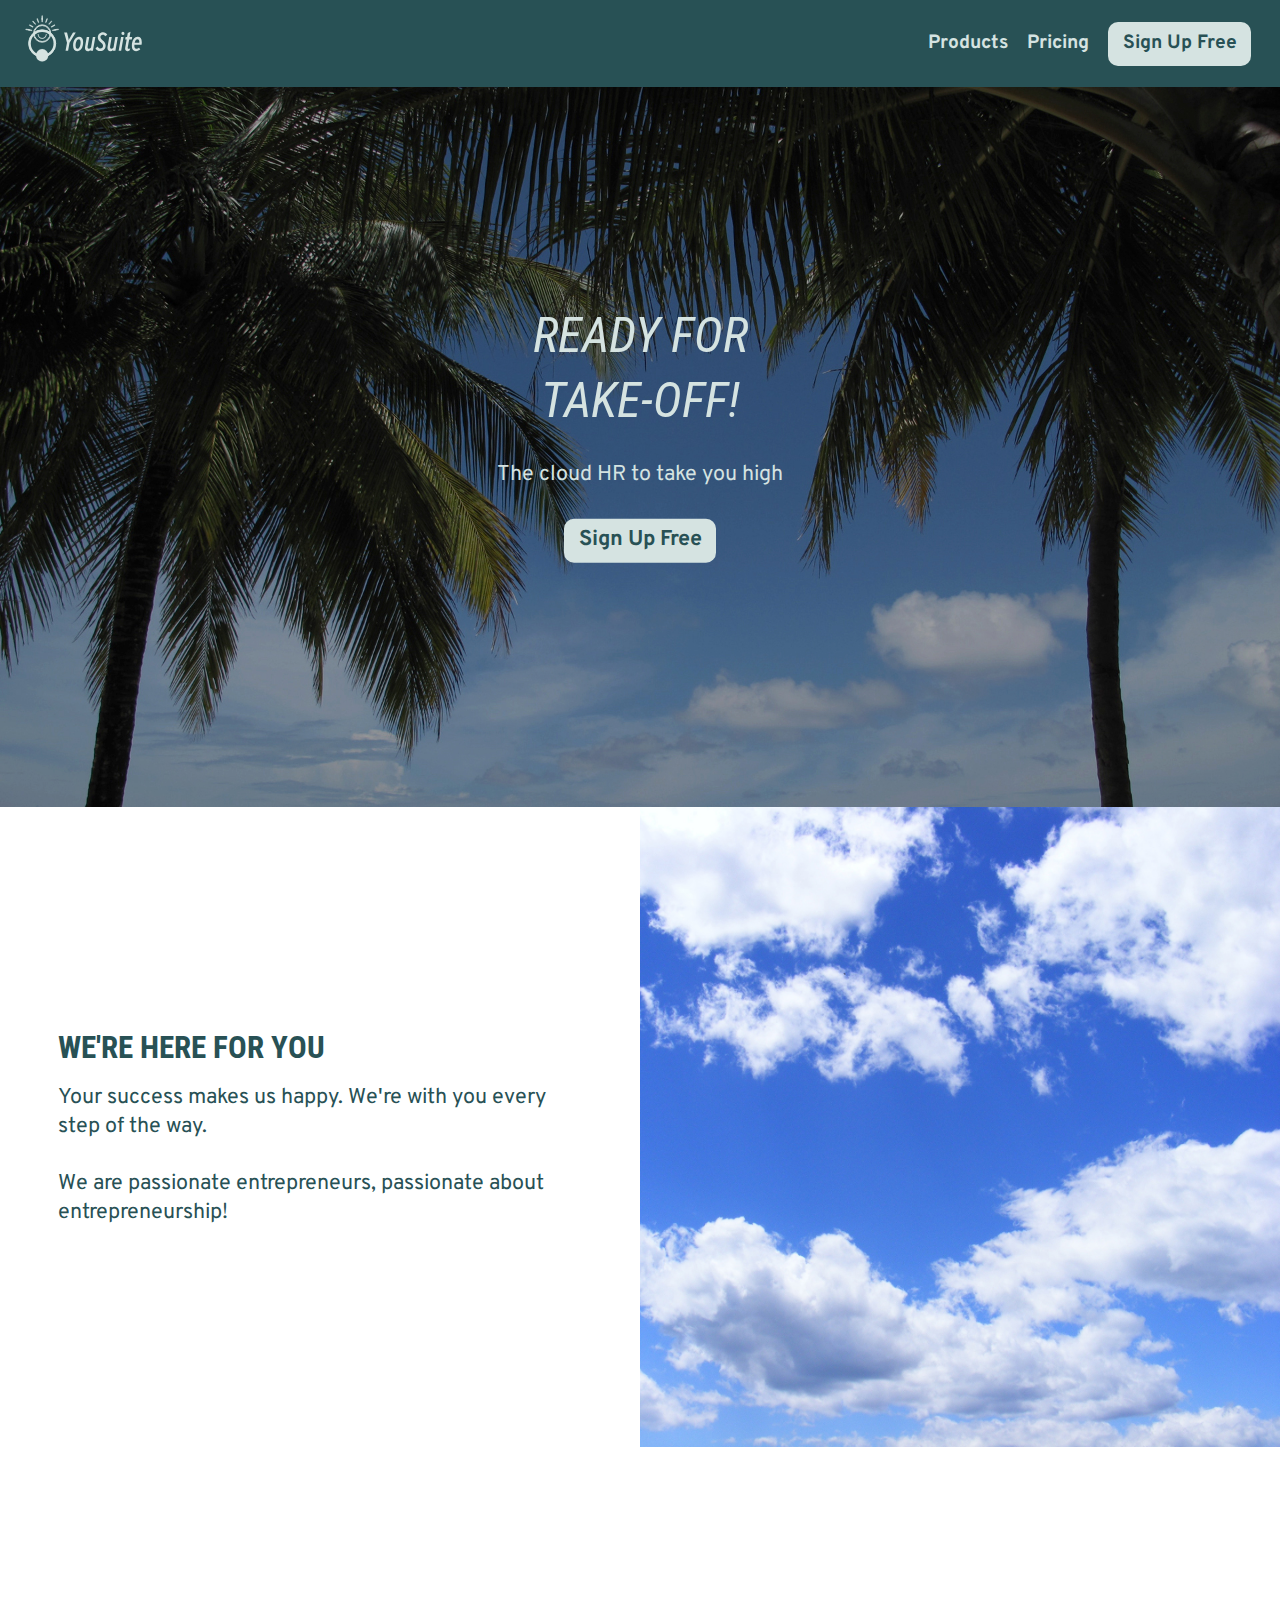
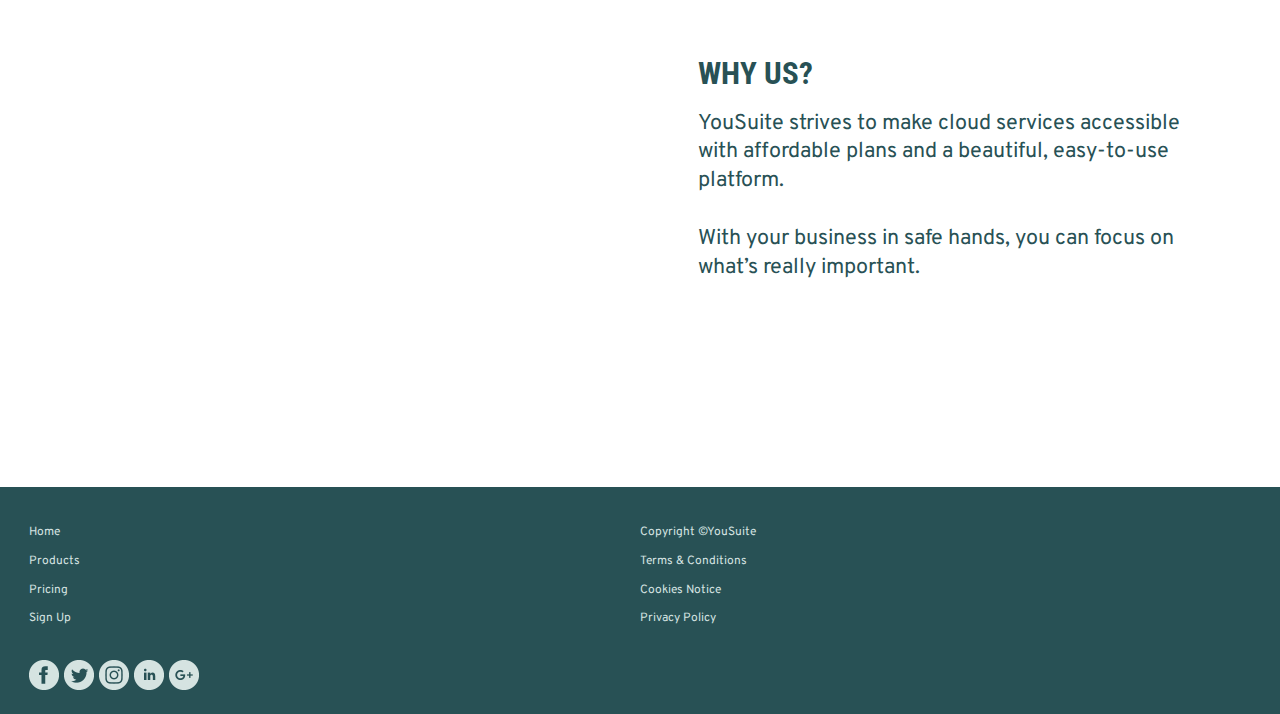
==== commit 47adb75c: "Update colour contrast for accessibility" ====
--- a/index.html
+++ b/index.html
@@ -12,15 +12,21 @@
 </head>
 
 <body>
-  <header class="grid grid-middle grid-stretch island-1-2">
+
+  <ul class="skip-links">
+    <li><a href="#main">Jump to main content</a></li>
+    <li><a href="#nav">Jump to navigation</a></li>
+  </ul>
+
+  <header class="grid grid-middle grid-stretch island-1-2" role="banner">
     <div class="unit xs-1 s-1 m-1-3 l-1-3">
-      <a class="" href="index.html">
+      <a href="index.html">
         <img class="logo" src="images/logo-2.svg" alt="logo for yousuite">
       </a>
     </div>
-    <nav class="unit xs-1 s-1 m-2-3 l-2-3 gutter-1-2">
+    <nav class="unit xs-1 s-1 m-2-3 l-2-3 gutter-1-2" role="navigation" id="nav" tabindex="0">
       <input type="checkbox" class="nav-check" id="nav-check">
-      <label class="nav-label " for="nav-check">
+      <label class="nav-label" for="nav-check">
         <img src="images/icon-hamburger.png" alt="Open Navigation">
       </label>
       <ul class="list-group list-group-inline text-right push-0">
@@ -35,58 +41,61 @@
     </nav>
   </header>
 
-  <main>
+  <main role="main" id="main" tabindex="0">
     <div class="banner relative">
       <div class="embed embed-16by9">
-        <img class="img-flex embed-item chop" src="images/banner-img.jpg" alt="">
+        <img class="img-flex embed-item chop" src="images/banner-img.jpg" alt="" aria-details="banner-image-of-a-beach-landscape">
         <div class="content text-center absolute pin-c">
           <h1 class="italic text-center nina not-bold push pad-t">READY FOR<br> TAKE-OFF!</h1>
           <p class="mega pad-b-1-2 push-1-2">The cloud HR to take you high</p>
-            <div class="push">
-              <div class="btn push">
-                <a class="mega bold" href="sign-up.html">Sign Up Free</a>
-              </div>
+          <div class="push">
+            <div class="btn push">
+              <a class="mega bold" href="sign-up.html">Sign Up Free</a>
             </div>
+          </div>
         </div>
       </div>
     </div>
 
-    <div class="about grid grid-middle">
-      <div class="unit xs-1 m-1-2 gutter-2 pad-t-2">
-        <h2 class="push-1-2">WE'RE HERE FOR YOU</h2>
-        <p class="push push-r-2 mega max-length">Your success makes us happy. We're with you every step of the way.</p>
-        <p class="push-2 mega max-length">We are passionate entrepreneurs, passionate about entrepreneurship!</p>
-      </div>
-      <div class="unit xs-1 m-1-2">
-        <div class="embed embed-1by1">
-          <img class="img-flex embed-item" src="images/clouds-blue.jpg" alt="">
+    <section id="description" tabindex="0">
+      <div class="about grid grid-middle">
+
+        <div class="unit xs-1 m-1-2 gutter-2 pad-t-2">
+          <h2 class="push-1-2">WE'RE HERE FOR YOU</h2>
+          <p class="push push-r-2 mega max-length">Your success makes us happy. We're with you every step of the way.</p>
+          <p class="push-2 mega max-length">We are passionate entrepreneurs, passionate about entrepreneurship!</p>
+        </div>
+        <div class="unit xs-1 m-1-2">
+          <div class="embed embed-1by1">
+            <img class="img-flex embed-item" src="images/foto-clouds.jpg" alt="">
+          </div>
         </div>
       </div>
-    </div>
-    <div class="about grid grid-middle">
-      <div class="unit xs-1 unit-m-hidden gutter-2 pad-t-2">
-        <h2 class="push-1-2">WHY US?</h2>
-        <p class="push mega max-length">YouSuite strives to make cloud services accessible with affordable plans and a beautiful, easy-to-use platform.</p>
-        <p class="push-2 mega max-length">With your business in safe hands, you can focus on what’s really important.</p>
-      </div>
-      <div class="unit xs-1 m-1-2">
-        <div class="embed embed-1by1">
-          <img class="img-flex embed-item" src="images/handshake-smile.jpg" alt="">
+      <div class="about grid grid-middle">
+        <div class="unit xs-1 unit-m-hidden gutter-2 pad-t-2">
+          <h2 class="push-1-2">WHY US?</h2>
+          <p class="push mega max-length">YouSuite strives to make cloud services accessible with affordable plans and a beautiful, easy-to-use platform.</p>
+          <p class="push-2 mega max-length">With your business in safe hands, you can focus on what’s really important.</p>
         </div>
       </div>
-      <div class="unit unit-xs-hidden m-1-2 gutter-2 pad-t-2">
-        <h2 class="push-1-2">WHY US?</h2>
-        <p class="push mega max-length">YouSuite strives to make cloud services accessible with affordable plans and a beautiful, easy-to-use platform.</p>
-        <p class="push-2 mega max-length">With your business in safe hands, you can focus on what’s really important.</p>
 
-</p>
+      <div class="about grid grid-middle">
+        <div class="unit xs-1 m-1-2">
+          <div class="embed embed-1by1">
+            <img class="img-flex embed-item" src="images/foto-meet.jpg" alt="">
+          </div>
+        </div>
+        <div class="unit unit-xs-hidden m-1-2 gutter-2 pad-t">
+          <h2 class="push-1-2">WHY US?</h2>
+          <p class="push mega max-length">YouSuite strives to make cloud services accessible with affordable plans and a beautiful, easy-to-use platform.</p>
+          <p class="push mega max-length">With your business in safe hands, you can focus on what’s really important.</p>
+        </div>
       </div>
-    </div>
-
+    </section>
 
   </main>
-<!--Footer includes copyright information, terms, privacy policy, cookie notice, etc-->
-  <footer>
+  <!--Footer includes copyright information, terms, privacy policy, cookie notice, etc-->
+  <footer role="contentinfo">
     <div class="grid pad-t gutter grid-middle">
       <div class="unit xs-1-2">
         <ul class="list-group vertical-align push-0 text-left">
@@ -94,6 +103,7 @@
           <li><a class="pico" href="tour.html">Products</a></li>
           <li><a class="pico" href="pricing.html">Pricing</a></li>
           <li><a class="pico" href="sign-up.html">Sign Up</a></li>
+        </ul>
       </div>
       <div class="unit xs-1-2">
         <ul class="list-group vertical-align push-0 text-left">
@@ -103,13 +113,18 @@
           <li><a class="pico" href="#">Privacy Policy</a></li>
         </ul>
       </div>
-      <div class="unit 1">
+      <div class="unit 1 socials">
         <ul class="list-group-inline pad-t push-1-2">
-          <li><img src="images/icon-facebook.png" alt=""></li>
-          <li><img src="images/icon-twitter.png" alt=""></li>
-          <li><img src="images/icon-instagram.png" alt=""></li>
-          <li><img src="images/icon-linkedin.png" alt=""></li>
-          <li><img src="images/icon-googleplus.png" alt=""></li>
+          <li class="gutter-1-16">
+            <a href="#"><img src="images/icon-facebook.png" alt="facebook icon"></a></li>
+          <li class="gutter-1-16">
+            <a href="#"><img src="images/icon-twitter.png" alt="twitter icon"></a></li>
+          <li class="gutter-1-16">
+            <a href="#"><img src="images/icon-instagram.png" alt="instagram icon"></a></li>
+          <li class="gutter-1-16">
+            <a href="#"><img src="images/icon-linkedin.png" alt="linkedin icon"></a></li>
+          <li class="gutter-1-16">
+            <a href="#"><img src="images/icon-googleplus.png" alt="googleplus icon"></a></li>
         </ul>
       </div>
     </div>
--- a/css/main.css
+++ b/css/main.css
@@ -2,25 +2,16 @@
   font-family: Overpass, sans-serif;
 }
 
-*, *::before, *::after {
-  box-sizing: inherit;
-}
-
 .home {
   font-family: "Roboto Condensed", sans-serif;
 }
 
-body {
-  margin: 0;
-  padding: 0;
-}
-
 .logo {
   width: 140px;
 }
 
 header {
-  background-color: #658f93;
+  background-color: #285155;
 }
 
 nav {
@@ -52,7 +43,6 @@
   top: 26px;
   right: 13px;
   cursor: pointer;
-  font-size: 1.25rem;
   display: inline-block;
   width: 23px;
 }
@@ -62,7 +52,6 @@
   top: -10em;
   right: 13px;
   cursor: pointer;
-  font-size: 1.25rem;
   display: inline-block;
   width: 23px;
 }
@@ -71,7 +60,6 @@
   display: flex;
   width: 100%;
 }
-
 
 ul {
   width: 100%;
@@ -104,15 +92,20 @@
 
 .btn .current,
 .btn a {
-  color: #658f93;
-}
-
-.btn:hover a{
+  color: #285155;
+}
+
+.btn:hover a {
   color: #d5e3e1;
 }
 
 h1, h2 {
   font-family: "Roboto Condensed", sans-serif;
+  color: #d5e3e1;
+}
+
+.sign-up p {
+  color: #d5e3e1;
 }
 
 .banner {
@@ -124,28 +117,80 @@
 }
 
 .about p, h2 {
+  color: #285155;
+}
+
+.chart, .prods {
+  background-color: #285155;
+  color: #d5e3e1;
+}
+
+.price {
+  background: #285155;
+  color: #d5e3e1;
+}
+
+.goods {
+  background-color: #d5e3e1;
+}
+
+table {
+  color: #d5e3e1;
+  min-width: 50em;
+}
+
+th, td {
+  border-bottom: solid 1px #d5e3e1;
+}
+
+.compare {
+  color: #d5e3e1;
+}
+
+.sign-up {
+  background-color: #285155;
+  height: 1000px;
+}
+
+.sign-up-header {
+  background-color: #285155;
+}
+
+label {
+  color: #d5e3e1;
+}
+
+input {
+  border: none;
+  border-radius: 10px;
+  height: 50px;
+  background-color: #d5e3e1;
   color: #658f93;
 }
 
+.form-btn {
+  background-color: #658f93;
+}
+
 footer {
   background-color: #285155;
 }
 
-footer small {
-  color: #85b0b4;
-}
-
-footer li {
-  display: block;
-  line-height: 1;
-}
-
 footer a {
-  color: #85b0b4;
+  color: #d5e3e1;
 }
 
 footer img {
   width: 20px;
+}
+
+footer a:hover {
+  color: #85b0b4;
+}
+
+.socials a:hover img {
+  opacity: .6;
+  transform: scale(1.05);
 }
 
 @media only screen and (min-width: 38em) {
@@ -162,15 +207,16 @@
     flex-direction: row;
   }
 
+  footer img {
+    width: 30px;
   }
 
 }
 
 @media only screen and (min-width: 60em) {
 
-  h1 {
-    font-size: 2.0408rem;
-    line-height: 2.925rem;
-  }
-
-}
+  .table-wrapper {
+    overflow: visible;
+  }
+
+}
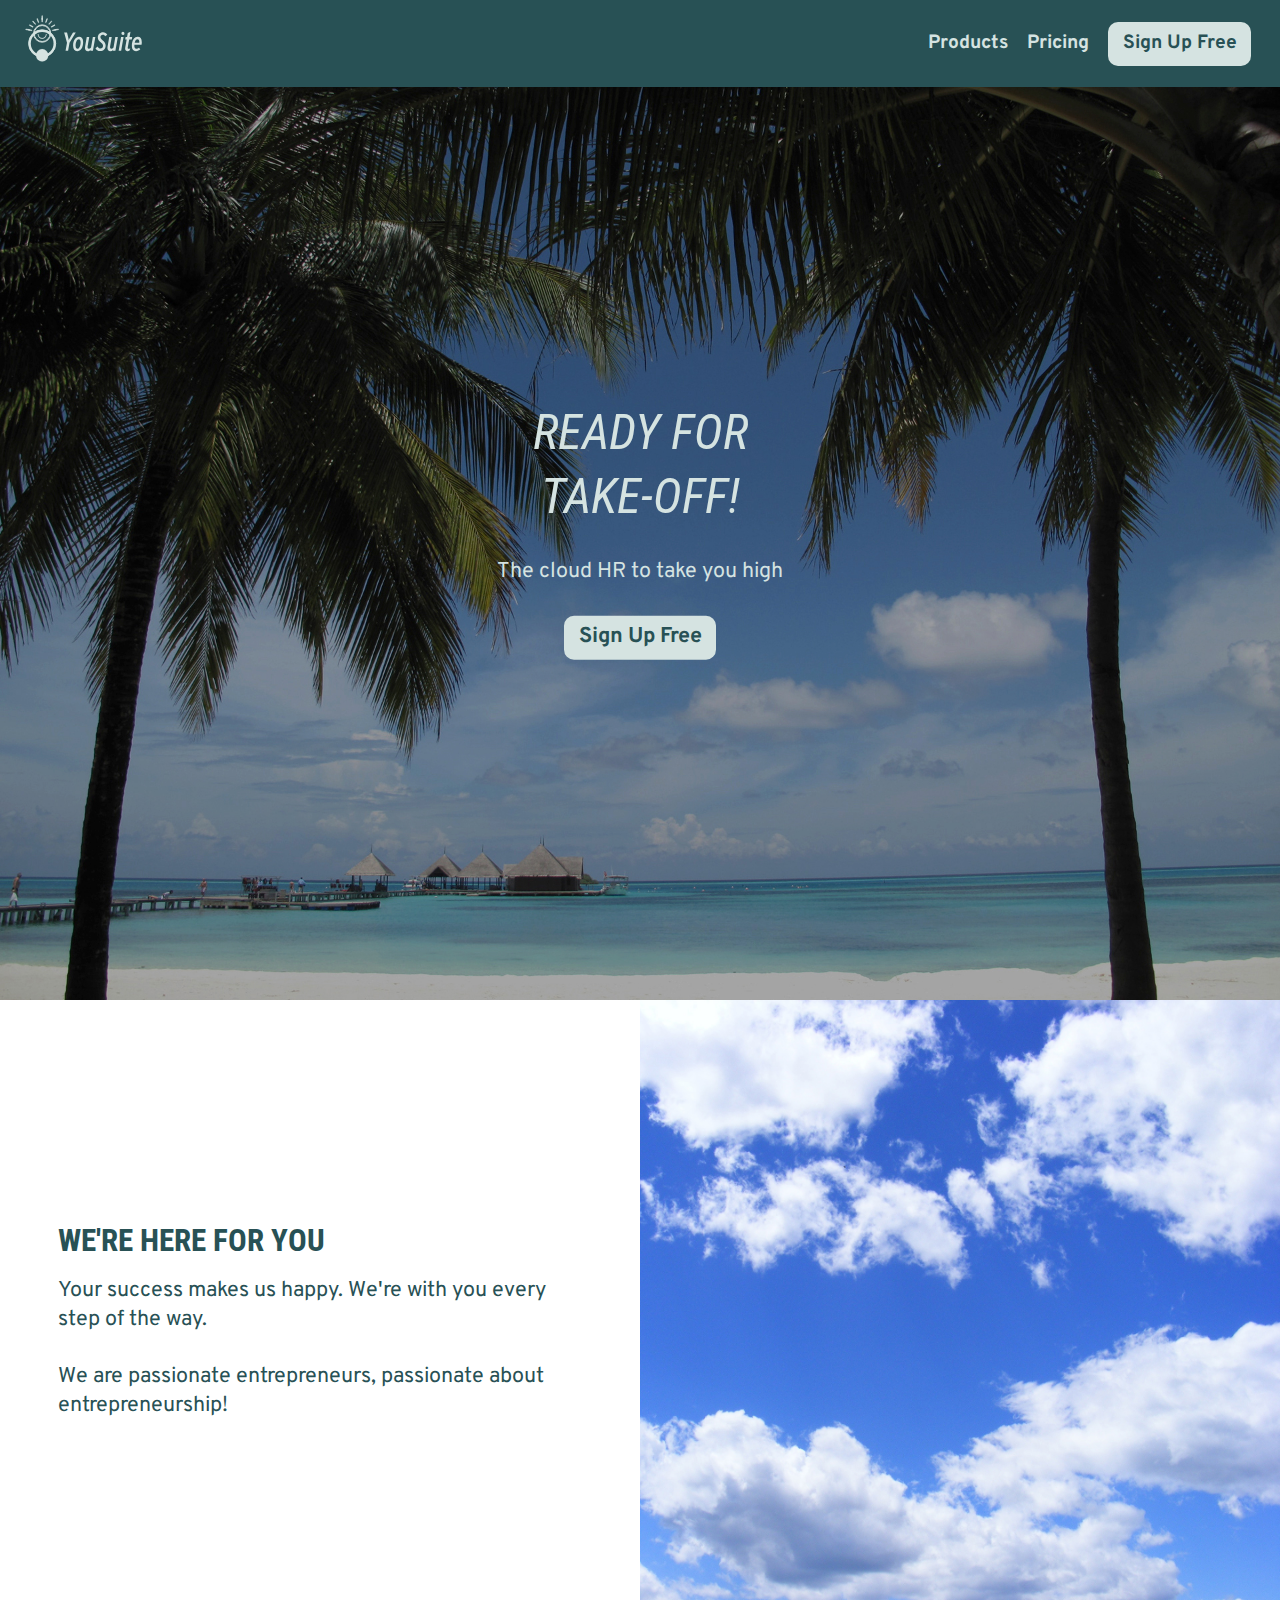
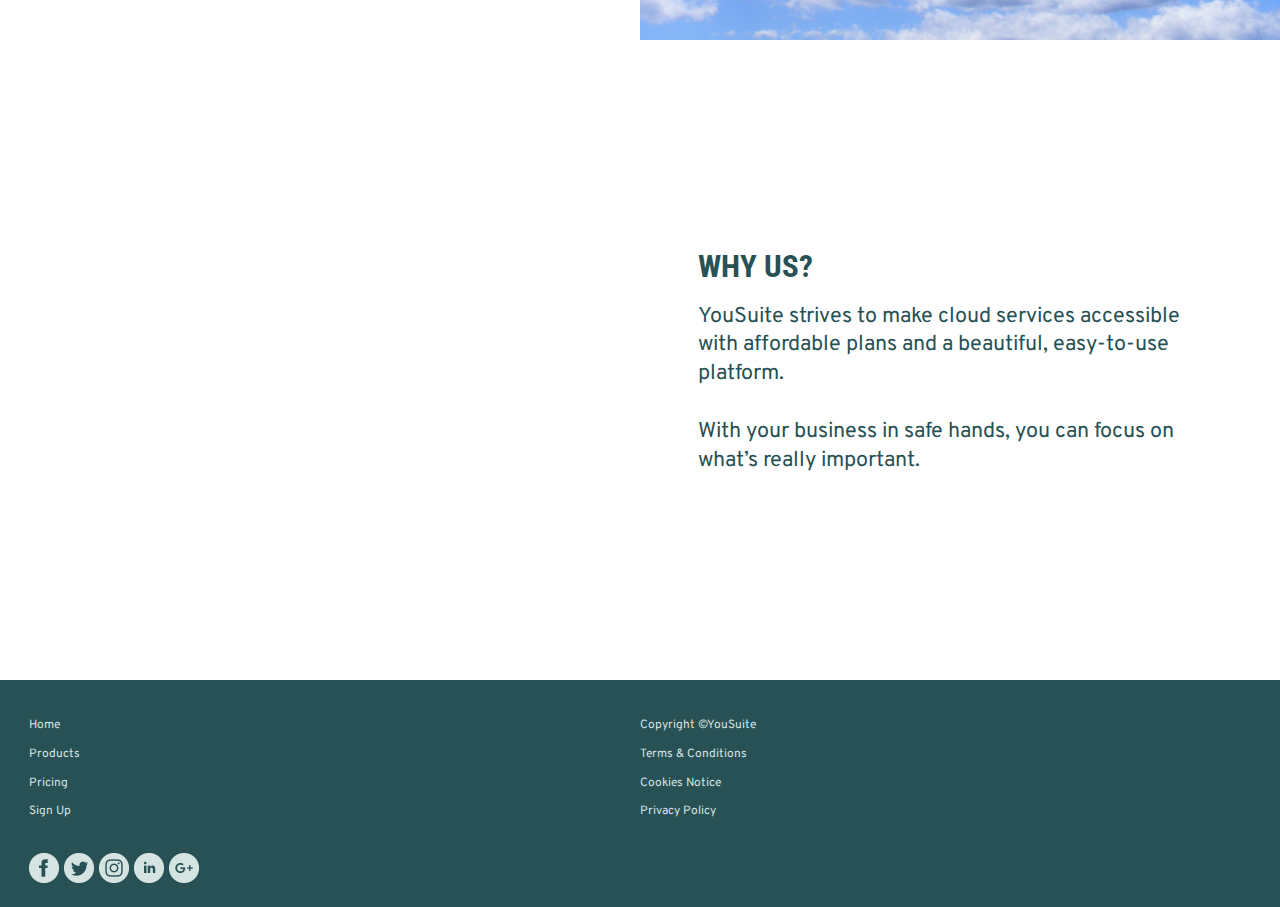
==== commit d90ec7e3: "Add images to pages" ====
--- a/index.html
+++ b/index.html
@@ -43,7 +43,7 @@
 
   <main role="main" id="main" tabindex="0">
     <div class="banner relative">
-      <div class="embed embed-16by9">
+      <div class="embed embed-tree">
         <img class="img-flex embed-item chop" src="images/banner-img.jpg" alt="" aria-details="banner-image-of-a-beach-landscape">
         <div class="content text-center absolute pin-c">
           <h1 class="italic text-center nina not-bold push pad-t">READY FOR<br> TAKE-OFF!</h1>
@@ -94,7 +94,7 @@
     </section>
 
   </main>
-  <!--Footer includes copyright information, terms, privacy policy, cookie notice, etc-->
+
   <footer role="contentinfo">
     <div class="grid pad-t gutter grid-middle">
       <div class="unit xs-1-2">
--- a/css/main.css
+++ b/css/main.css
@@ -149,7 +149,6 @@
 
 .sign-up {
   background-color: #285155;
-  height: 1000px;
 }
 
 .sign-up-header {
@@ -193,6 +192,18 @@
   transform: scale(1.05);
 }
 
+.embed-tree {
+  padding-top: 71.3333%;
+}
+
+.logo-icon {
+  width: 100px;
+}
+
+.embed-logo-icon {
+  padding-top: 40.3333%;
+}
+
 @media only screen and (min-width: 38em) {
 
   .nav-check,
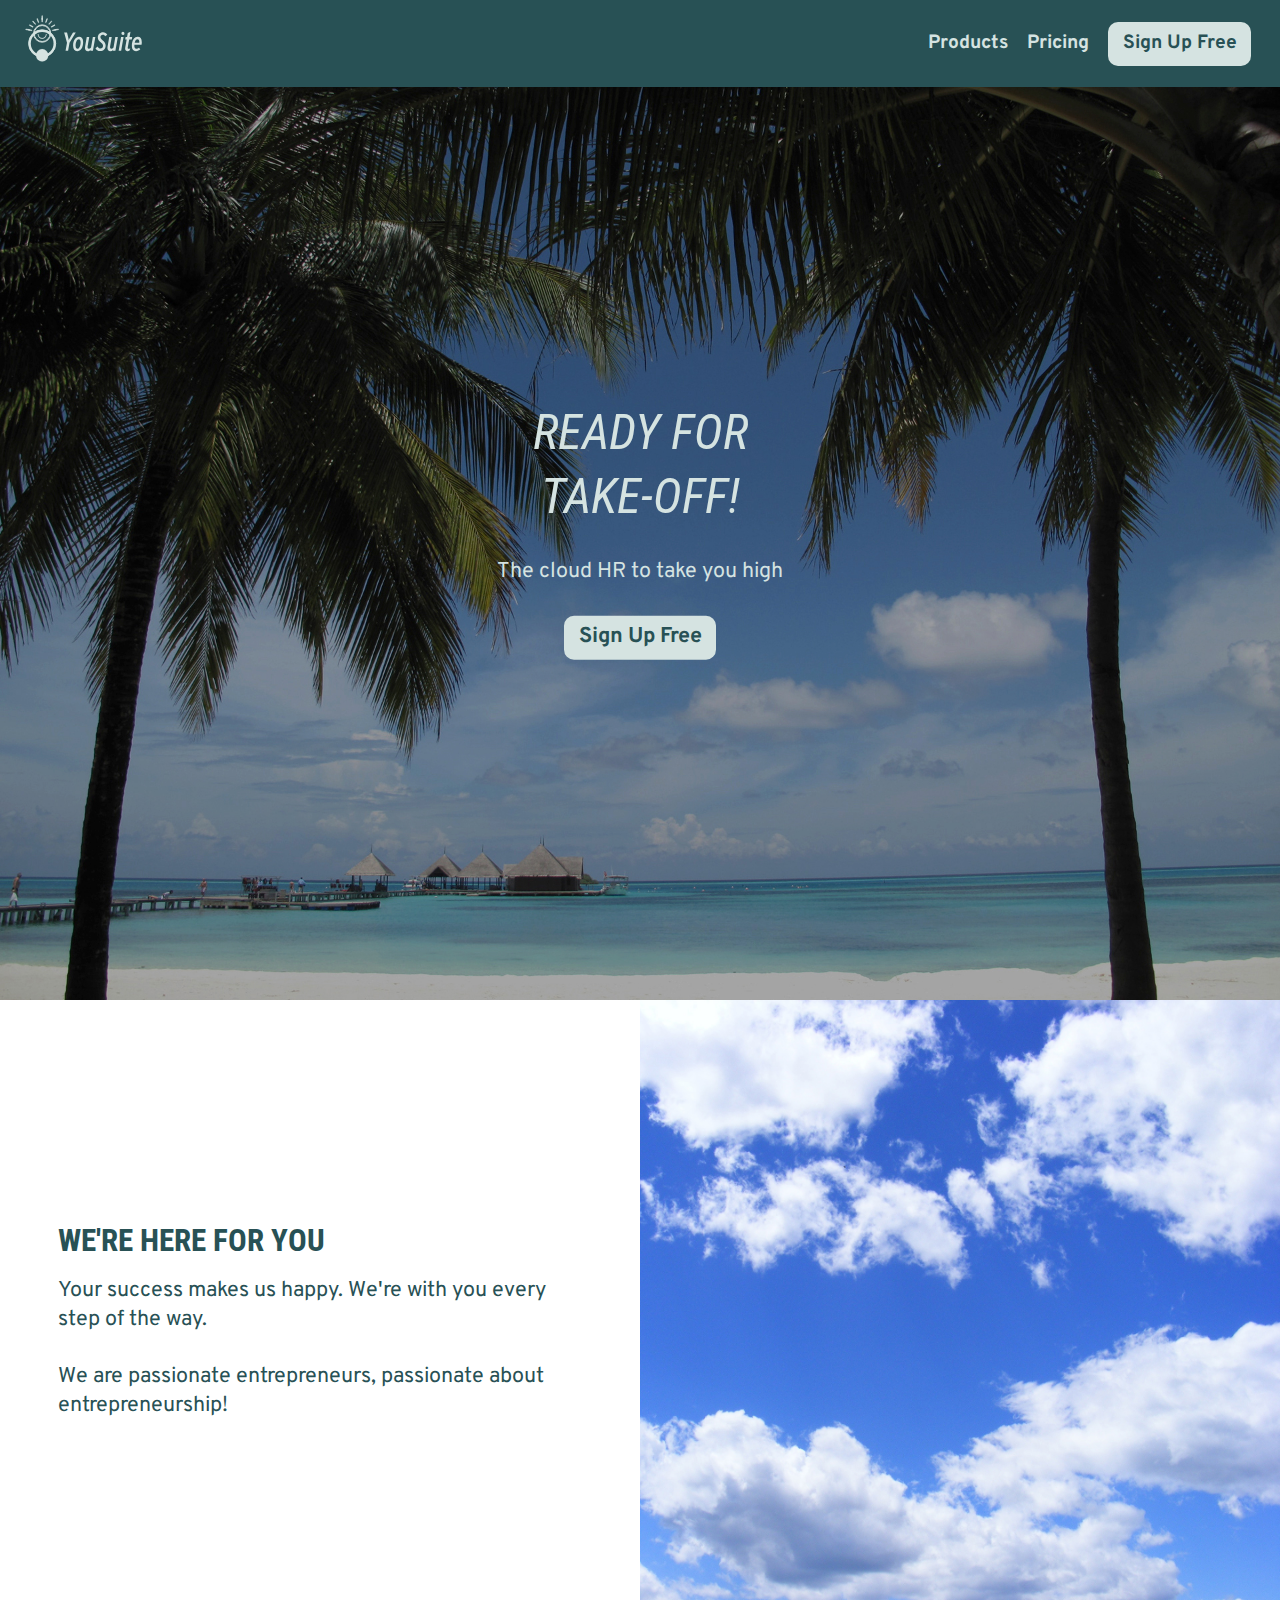
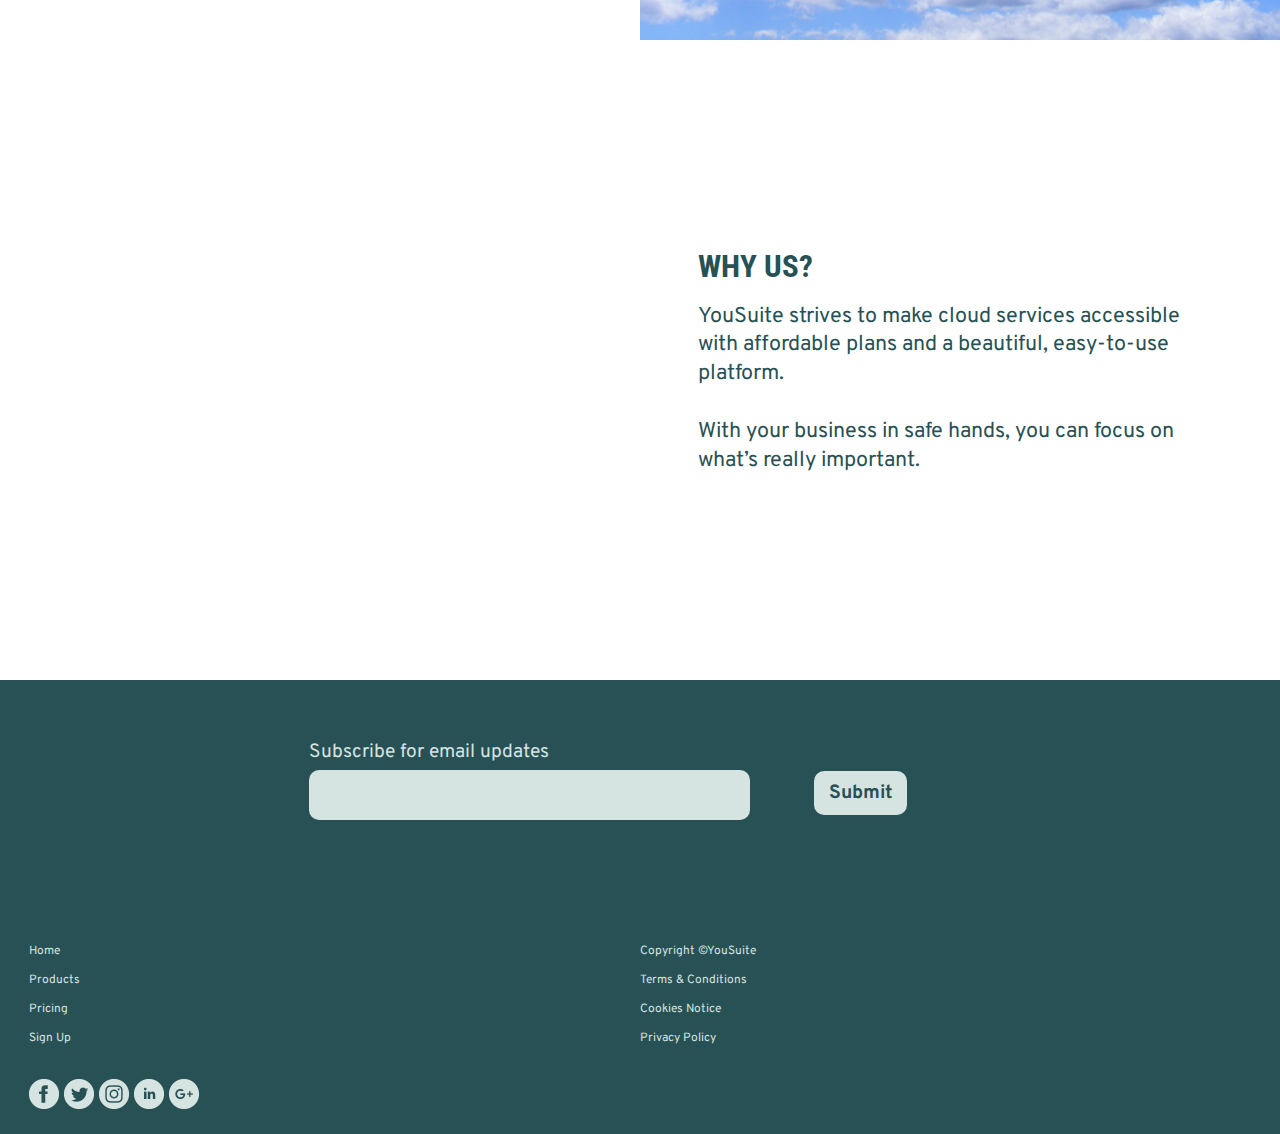
==== commit b63d4206: "Update index and tour" ====
--- a/index.html
+++ b/index.html
@@ -67,7 +67,7 @@
         </div>
         <div class="unit xs-1 m-1-2">
           <div class="embed embed-1by1">
-            <img class="img-flex embed-item" src="images/foto-clouds.jpg" alt="">
+            <img class="img-flex embed-item" src="images/foto-clouds.jpg" alt="" aria-details="image-of-clouds">
           </div>
         </div>
       </div>
@@ -82,7 +82,7 @@
       <div class="about grid grid-middle">
         <div class="unit xs-1 m-1-2">
           <div class="embed embed-1by1">
-            <img class="img-flex embed-item" src="images/foto-meet.jpg" alt="">
+            <img class="img-flex embed-item" src="images/foto-meet.jpg" alt="" aria-details="two-people-smiling-and-shaking-hands">
           </div>
         </div>
         <div class="unit unit-xs-hidden m-1-2 gutter-2 pad-t">
@@ -93,9 +93,23 @@
       </div>
     </section>
 
+
   </main>
 
   <footer role="contentinfo">
+    <section class="max-length pad-t-2 pad-b-2 text-center">
+      <form action="index.html" method="post">
+        <div class="grid grid-middle gutter-1-2">
+          <div class="unit xs-1 m-2-3 push">
+            <label class="text-left push-1-8" for="email"> Subscribe for email updates</label>
+            <input type="email" name="sign-up" id="email" value="" aria-label="sign-up-for-our-newsletter">
+          </div>
+          <div class="unit xs-1 m-1-3 gutter-1-2">
+            <button class="btn kilo bold" type="submit"> Submit</button>
+          </div>
+        </div>
+      </form>
+    </section>
     <div class="grid pad-t gutter grid-middle">
       <div class="unit xs-1-2">
         <ul class="list-group vertical-align push-0 text-left">
--- a/css/main.css
+++ b/css/main.css
@@ -26,8 +26,6 @@
 .nav-check {
   position: absolute;
   top: -10em;
-  margin: 0;
-  padding: 0;
 }
 
 .nav-check:checked ~ ul {
@@ -75,6 +73,7 @@
   background-color: #d5e3e1;
   border: none;
   border-radius: 10px;
+  color: #285155;
 }
 
 .btn:hover {
@@ -164,11 +163,18 @@
   border-radius: 10px;
   height: 50px;
   background-color: #d5e3e1;
-  color: #658f93;
+  color: #285155;
 }
 
 .form-btn {
-  background-color: #658f93;
+  background-color: #285155;
+  border: solid 2px #d5e3e1;
+}
+
+.form-btn:hover {
+  background-color: #d5e3e1;
+  color: #285155;
+  border: solid 2px #d5e3e1;
 }
 
 footer {
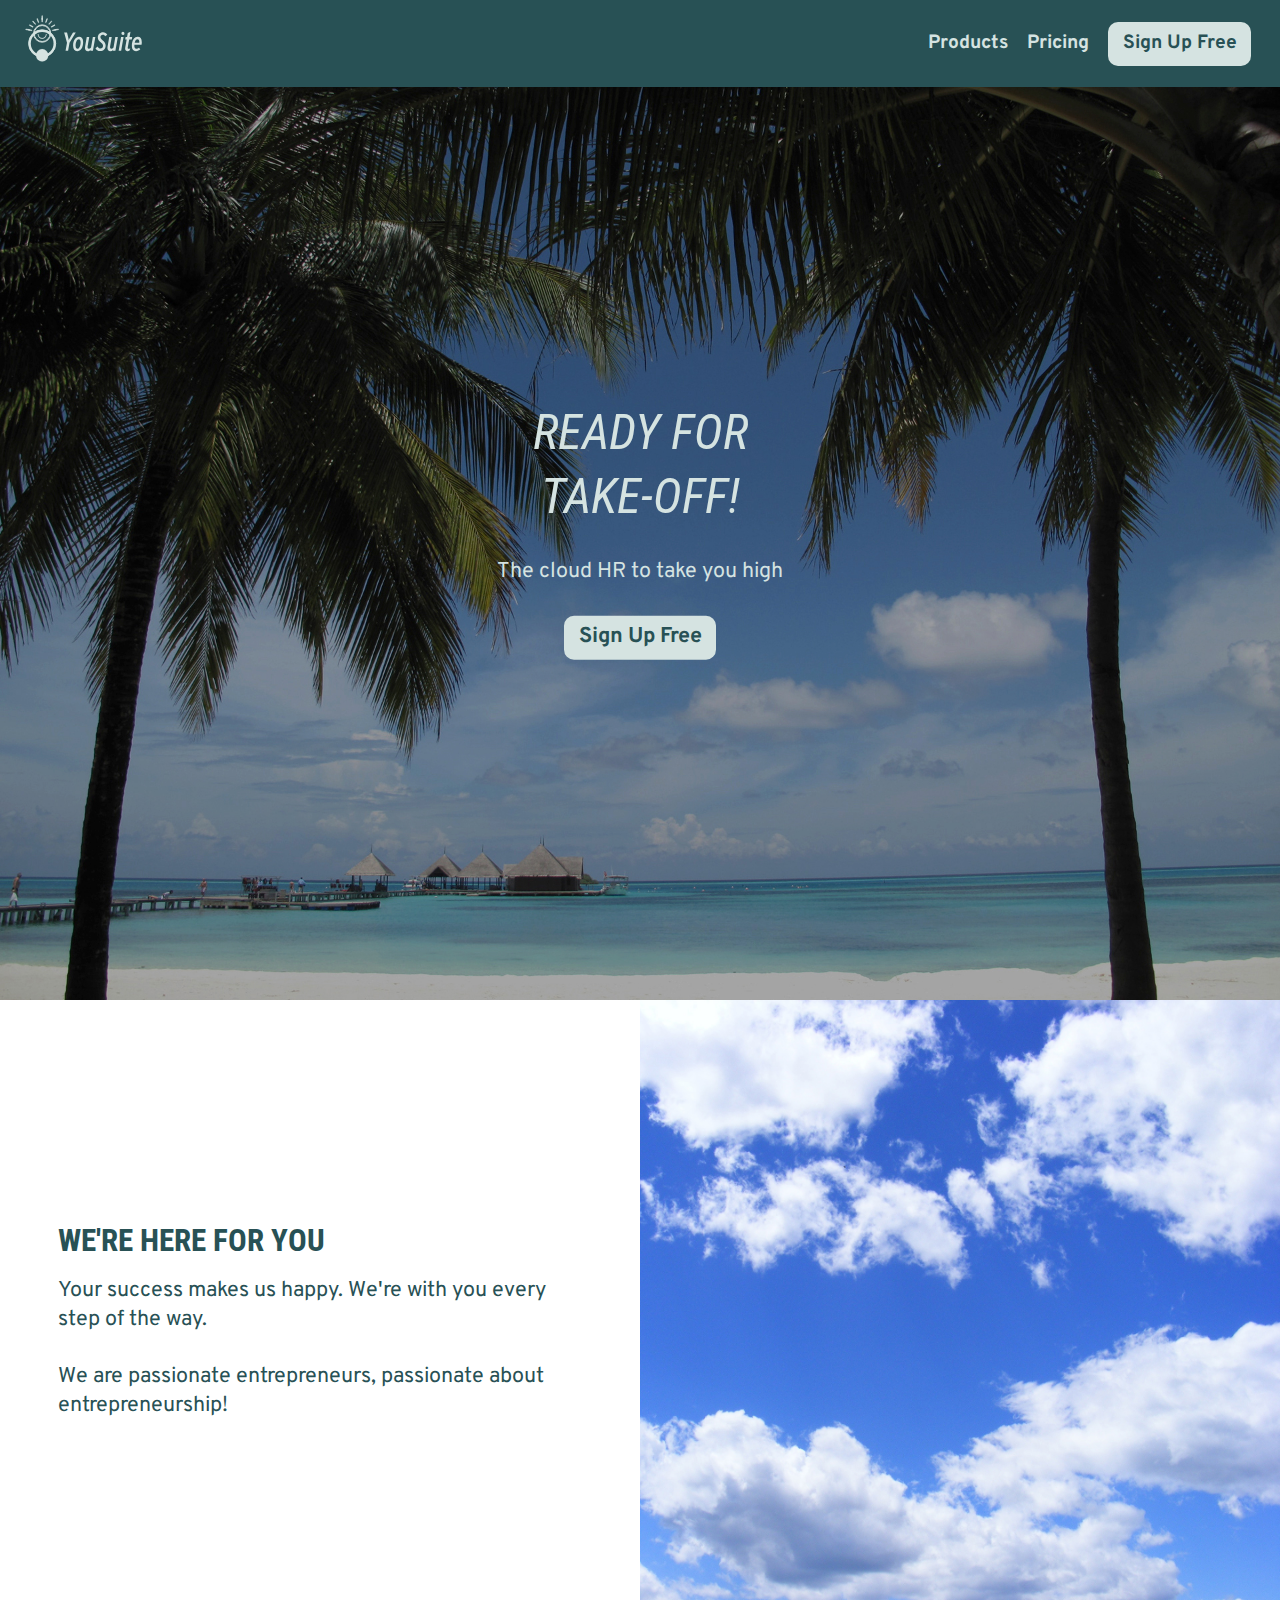
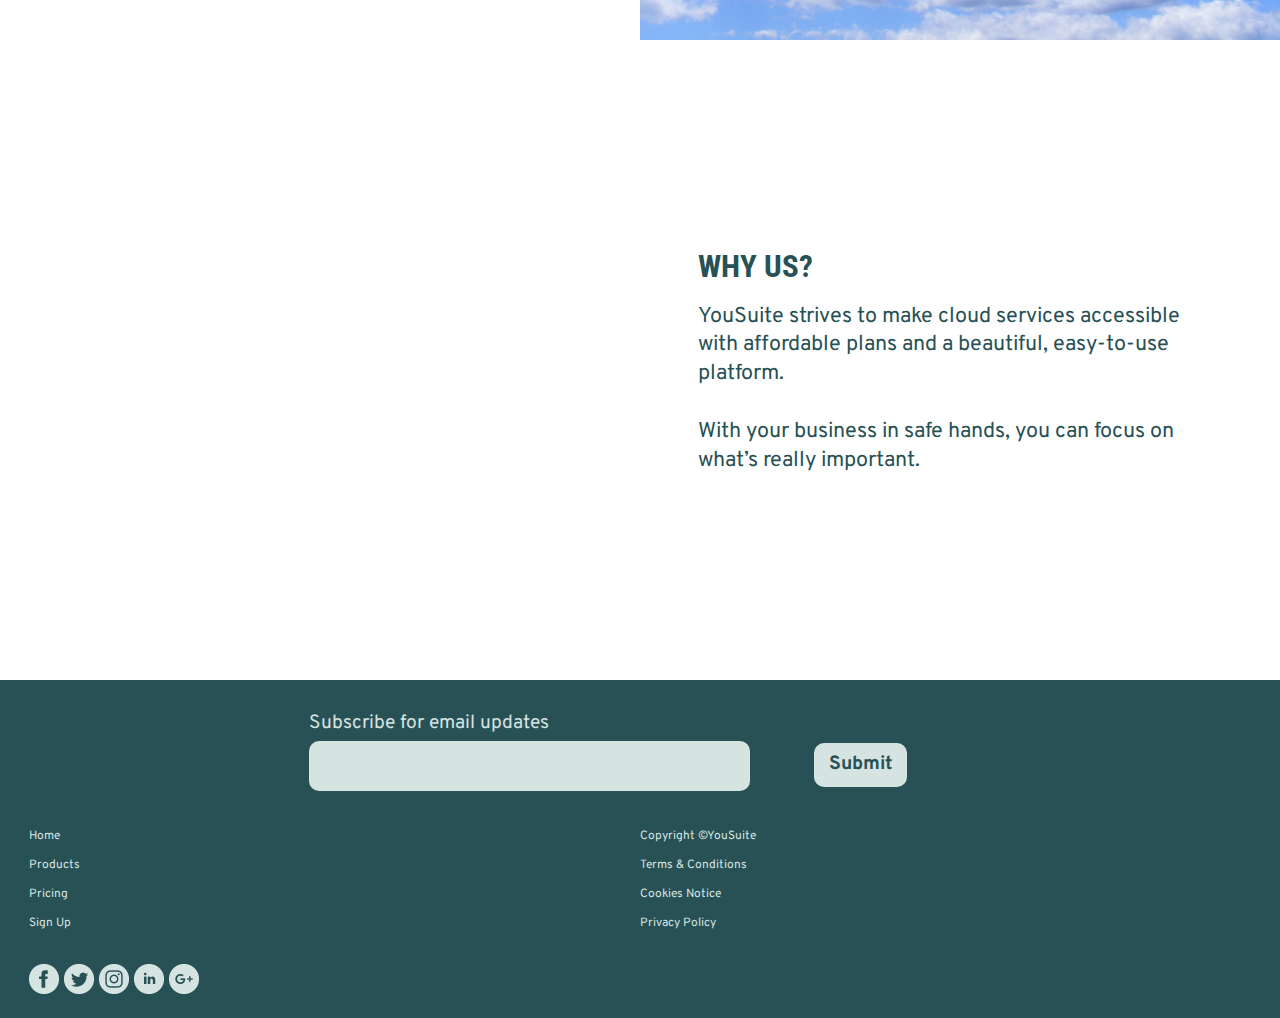
==== commit 4ed91c84: "Add form to footer" ====
--- a/index.html
+++ b/index.html
@@ -93,16 +93,15 @@
       </div>
     </section>
 
-
   </main>
 
   <footer role="contentinfo">
-    <section class="max-length pad-t-2 pad-b-2 text-center">
-      <form action="index.html" method="post">
+    <section class="max-length pad-t pad-1-2 text-center">
+      <form method="POST" action="formspree.io/treawna@gmail.com">
         <div class="grid grid-middle gutter-1-2">
           <div class="unit xs-1 m-2-3 push">
             <label class="text-left push-1-8" for="email"> Subscribe for email updates</label>
-            <input type="email" name="sign-up" id="email" value="" aria-label="sign-up-for-our-newsletter">
+            <input type="email" name="sign-up" id="email" value="" aria-label="sign-up-for-our-newsletter" required>
           </div>
           <div class="unit xs-1 m-1-3 gutter-1-2">
             <button class="btn kilo bold" type="submit"> Submit</button>
@@ -110,7 +109,7 @@
         </div>
       </form>
     </section>
-    <div class="grid pad-t gutter grid-middle">
+    <div class="grid pad-t-0 gutter grid-middle">
       <div class="unit xs-1-2">
         <ul class="list-group vertical-align push-0 text-left">
           <li><a class="pico" href="index.html">Home</a></li>
--- a/css/main.css
+++ b/css/main.css
@@ -169,6 +169,7 @@
 .form-btn {
   background-color: #285155;
   border: solid 2px #d5e3e1;
+  color: #d5e3e1;
 }
 
 .form-btn:hover {
